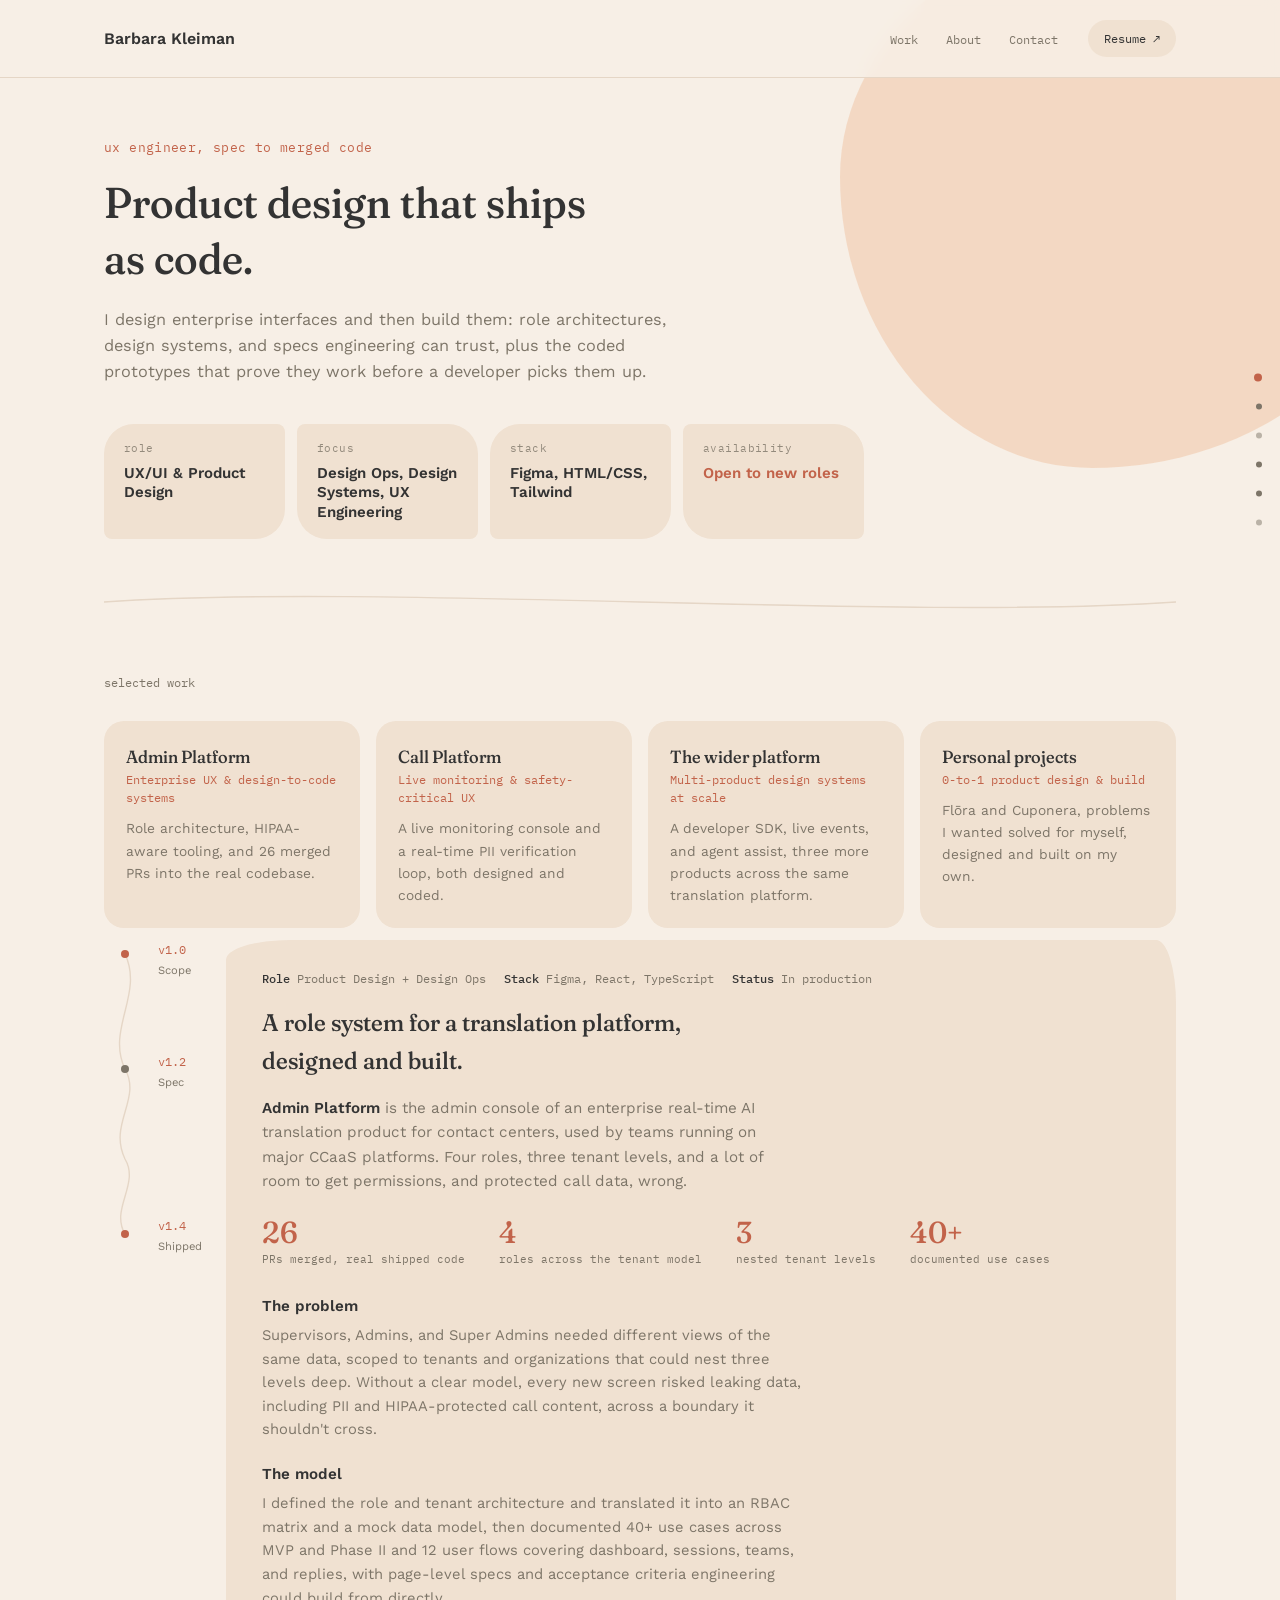
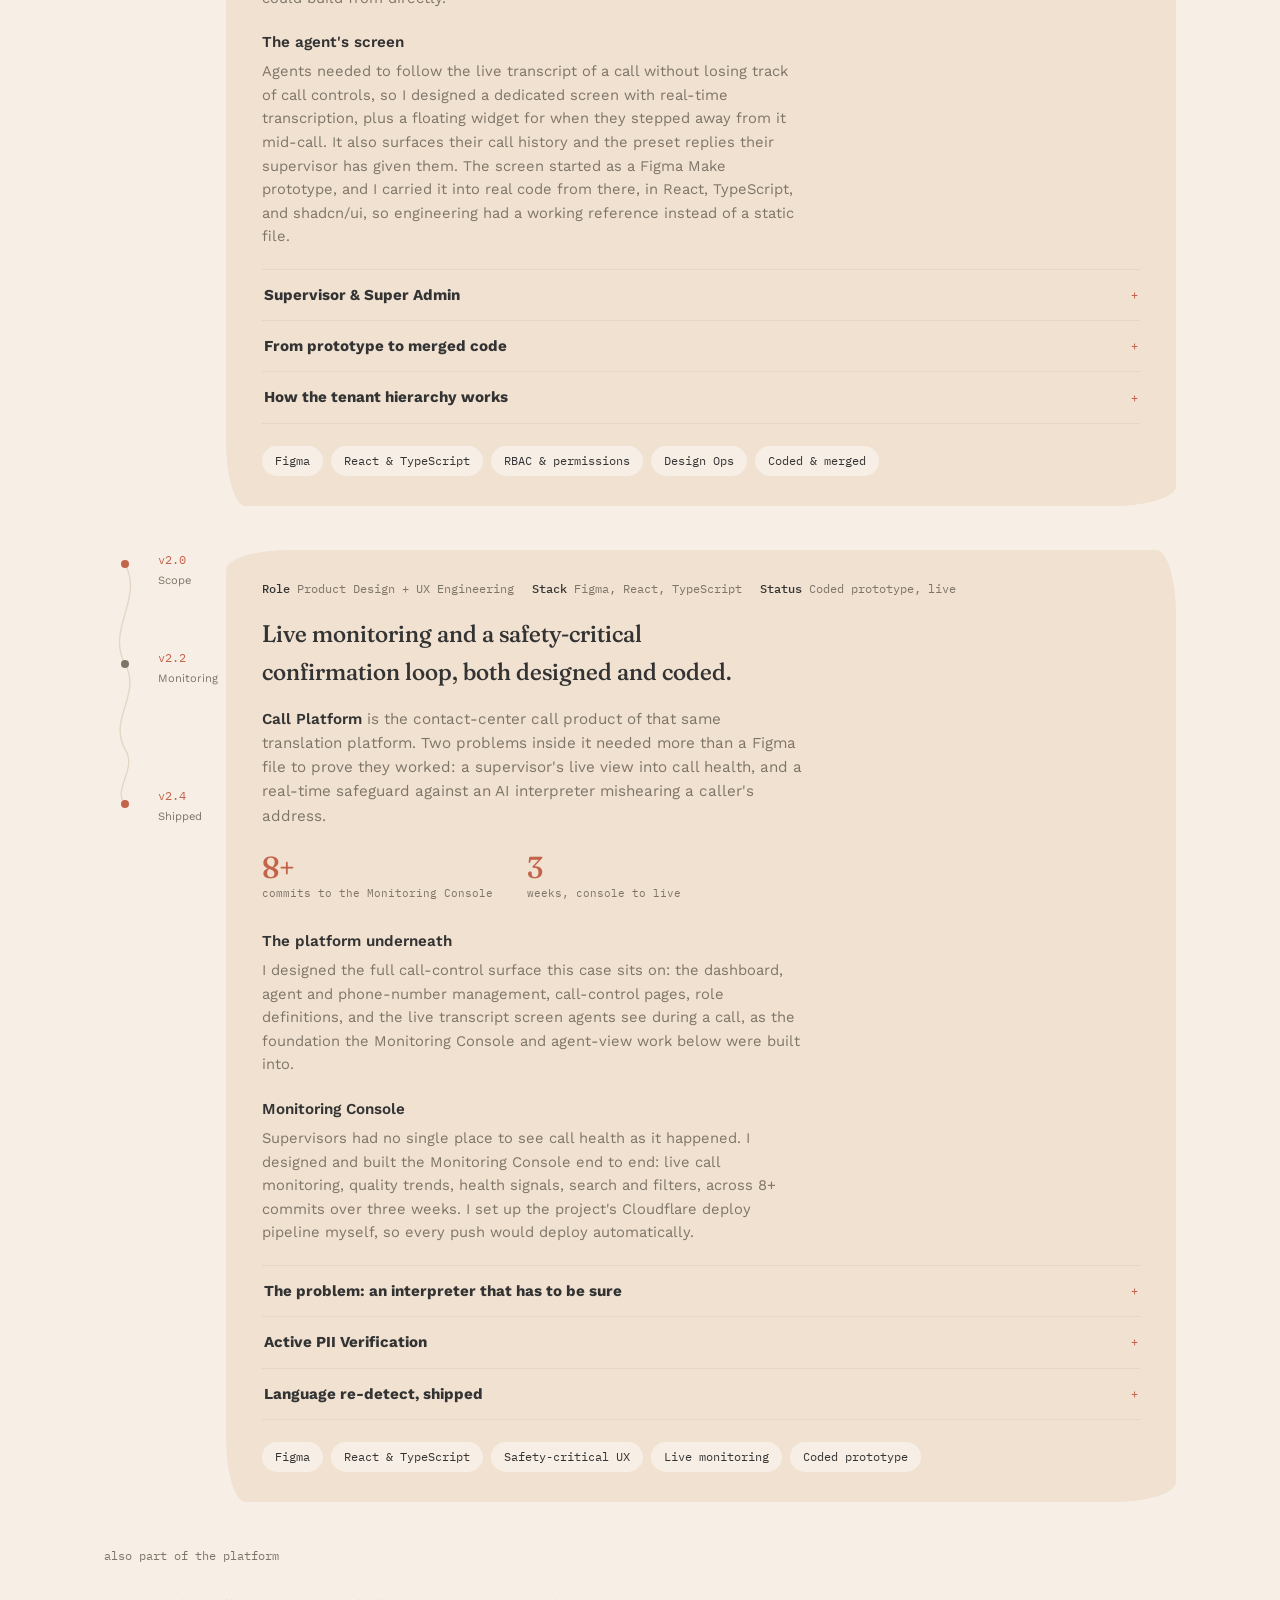
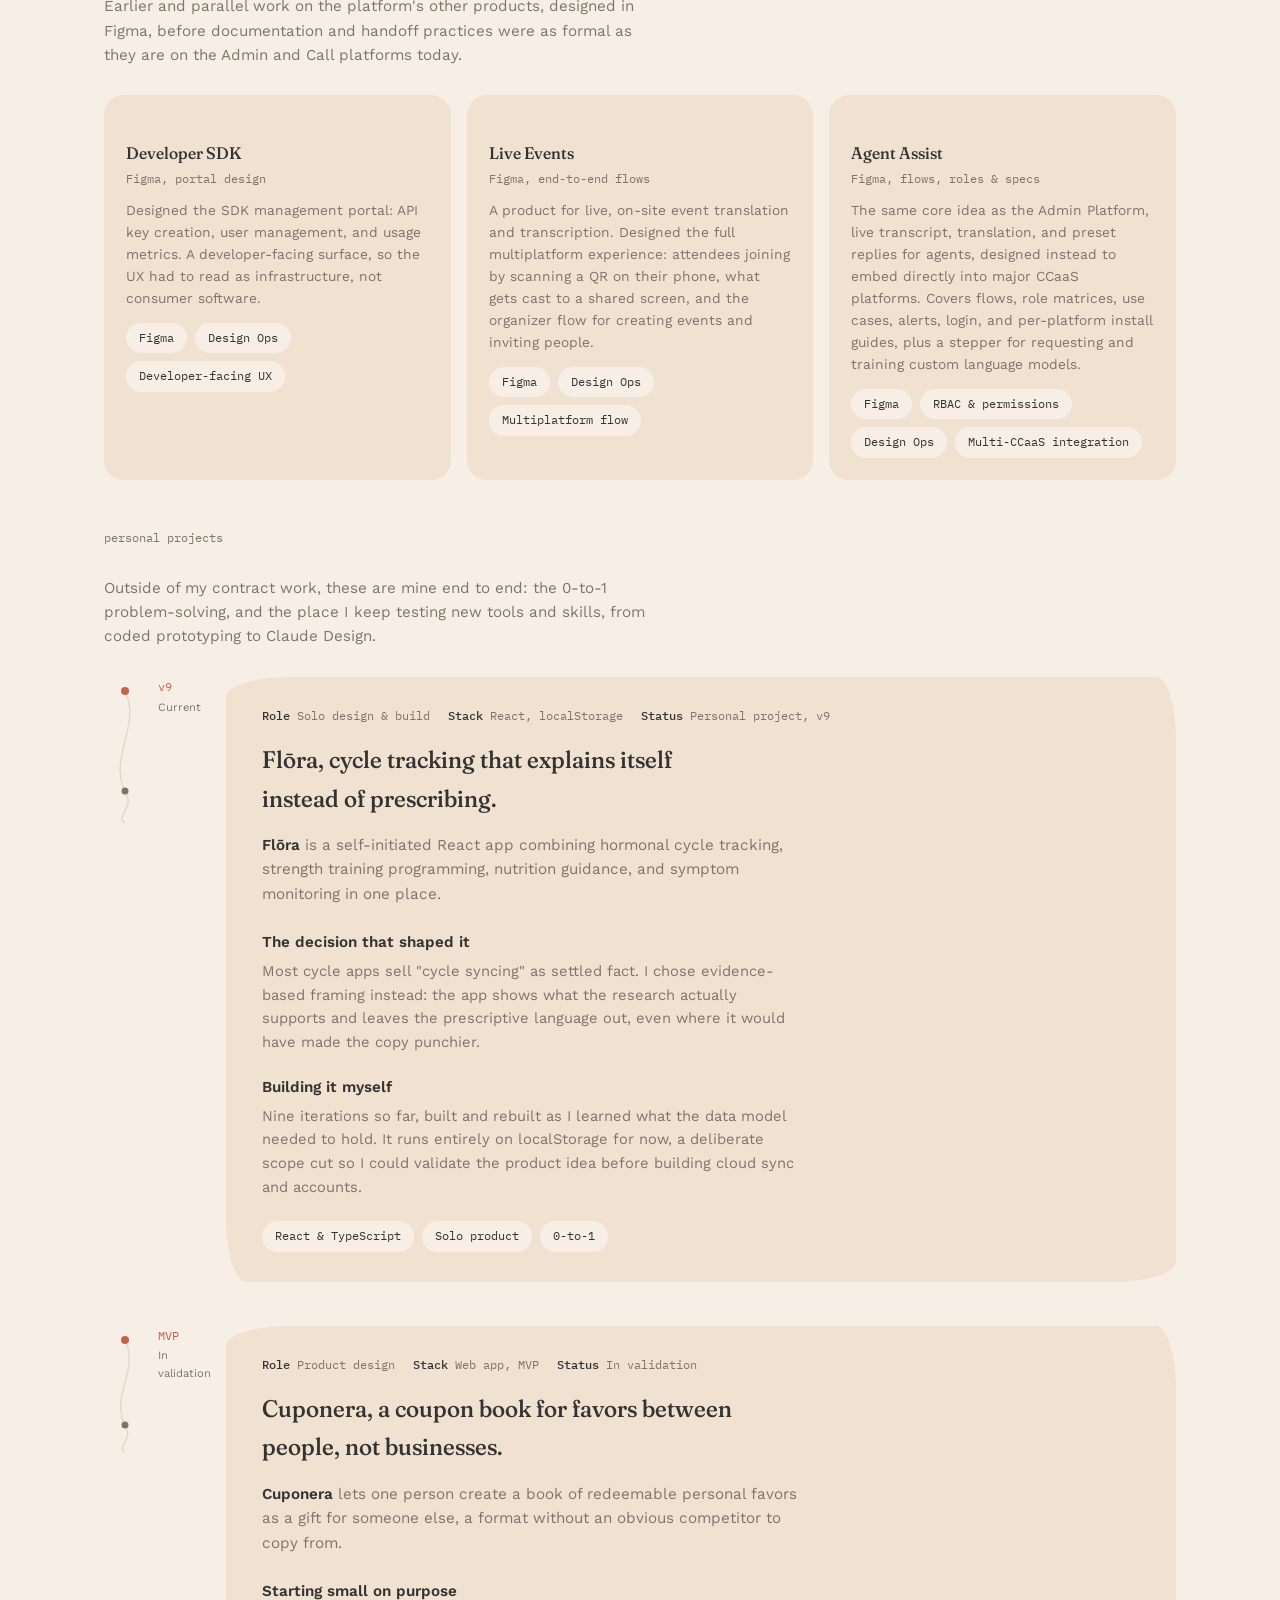
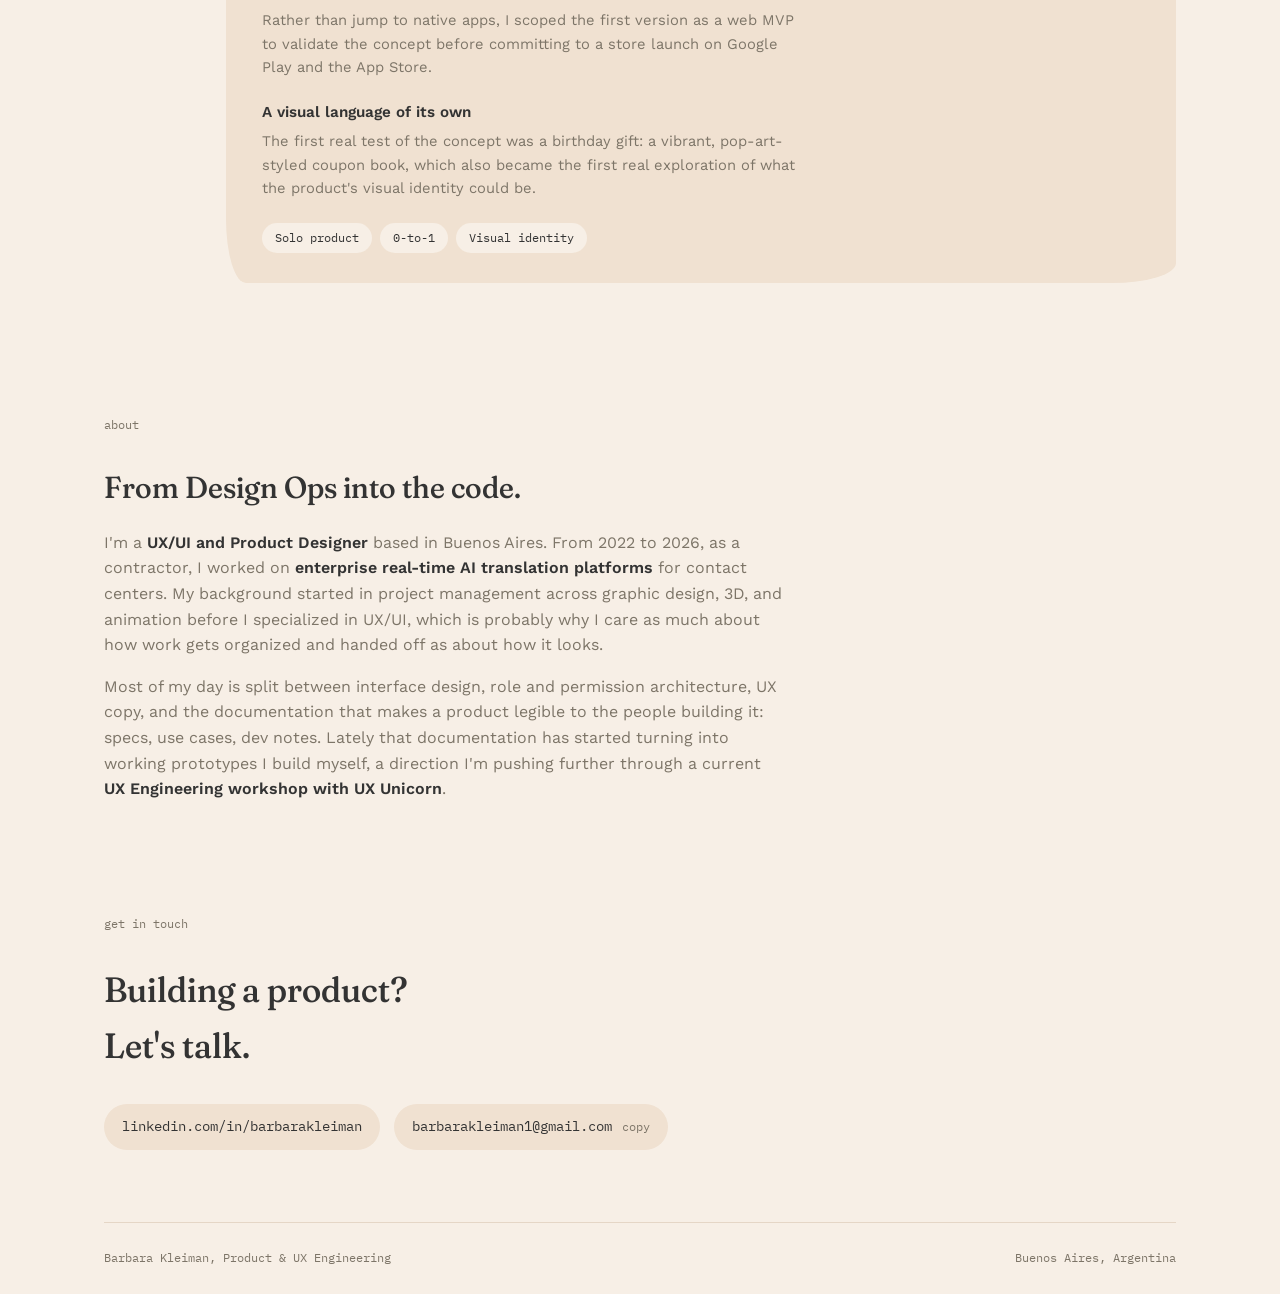
==== index.html @ b3e88911 "Anonymize case studies and public CV (white-label product and employer names) Co-Authored-By: Claude" ====
<!doctype html>
<html lang="en">
<head>
<meta charset="utf-8">
<meta name="viewport" content="width=device-width,initial-scale=1,viewport-fit=cover">
<title>Barbara Kleiman, UX/UI &amp; Product Designer</title>
<meta name="description" content="Barbara Kleiman designs enterprise interfaces and ships them as code: role architecture, design systems, and coded prototypes for an enterprise real-time AI translation platform.">
<meta name="author" content="Barbara Kleiman">
<meta property="og:title" content="Barbara Kleiman, UX/UI &amp; Product Designer">
<meta property="og:description" content="Product design that ships as code. Case studies on role architecture, design systems, and coded prototypes.">
<meta property="og:type" content="website">
<meta name="twitter:card" content="summary">
<link rel="preconnect" href="https://fonts.googleapis.com">
<link rel="preconnect" href="https://fonts.gstatic.com" crossorigin>
<link rel="stylesheet" href="https://fonts.googleapis.com/css2?family=Fraunces:ital,opsz,wght,SOFT,WONK@0,9..144,500,0,0&family=Work+Sans:wght@400;500;600&family=IBM+Plex+Mono:wght@400;500&display=swap">
<link rel="stylesheet" href="styles.css">
</head>
<body>
<header class="nav">
  <div class="nav-inner">
    <a class="nav-name" href="#top">Barbara Kleiman</a>
    <div style="display:flex;align-items:center;gap:30px">
      <ul class="nav-links">
        <li><a href="#work">Work</a></li>
        <li><a href="#about">About</a></li>
        <li><a href="#contact">Contact</a></li>
      </ul>
      <a class="nav-cv" href="assets/Barbara_Kleiman_CV_EN.pdf" target="_blank" rel="noopener">Resume ↗</a>
    </div>
  </div>
</header>

<nav class="side-index" id="sideIndex">
  <a class="item" data-target="case-admin-platform"><span class="lbl">Admin Platform</span><span class="dot"></span></a>
  <a class="item" data-target="case-call-platform"><span class="lbl">Call Platform</span><span class="dot"></span></a>
  <a class="item" data-target="platform-family"><span class="lbl">Platform family</span><span class="dot"></span></a>
  <a class="item" data-target="personal-projects"><span class="lbl">Personal projects</span><span class="dot"></span></a>
  <a class="item" data-target="about"><span class="lbl">About</span><span class="dot"></span></a>
  <a class="item" data-target="contact"><span class="lbl">Contact</span><span class="dot"></span></a>
</nav>

<div class="shell" id="top">
  <div class="blob"></div>

  <section class="hero">
    <div class="eyebrow mono">ux engineer, spec to merged code</div>
    <h1 class="display">Product design that ships as code.</h1>
    <p>I design enterprise interfaces and then build them: role architectures, design systems, and specs engineering can trust, plus the coded prototypes that prove they work before a developer picks them up.</p>
    <div class="hero-meta">
      <div><span class="k">role</span><span class="v">UX/UI &amp; Product Design</span></div>
      <div><span class="k">focus</span><span class="v">Design Ops, Design Systems, UX Engineering</span></div>
      <div><span class="k">stack</span><span class="v">Figma, HTML/CSS, Tailwind</span></div>
      <div><span class="k">availability</span><span class="v" style="color:var(--shout)">Open to new roles</span></div>
    </div>
  </section>

  <div class="curve-divider">
    <svg viewBox="0 0 1072 46" preserveAspectRatio="none"><path d="M0 23 C 268 4, 804 42, 1072 23" stroke="var(--line)" stroke-width="1.4" fill="none"/></svg>
  </div>

  <section id="work">
    <div class="section-label mono">selected work</div>

    <div class="overview-grid">
      <a class="overview-card" data-target="case-admin-platform" href="#case-admin-platform">
        <span class="oc-name display">Admin Platform</span>
        <span class="oc-skill">Enterprise UX &amp; design-to-code systems</span>
        <p class="oc-desc">Role architecture, HIPAA-aware tooling, and 26 merged PRs into the real codebase.</p>
      </a>
      <a class="overview-card" data-target="case-call-platform" href="#case-call-platform">
        <span class="oc-name display">Call Platform</span>
        <span class="oc-skill">Live monitoring &amp; safety-critical UX</span>
        <p class="oc-desc">A live monitoring console and a real-time PII verification loop, both designed and coded.</p>
      </a>
      <a class="overview-card" data-target="platform-family" href="#platform-family">
        <span class="oc-name display">The wider platform</span>
        <span class="oc-skill">Multi-product design systems at scale</span>
        <p class="oc-desc">A developer SDK, live events, and agent assist, three more products across the same translation platform.</p>
      </a>
      <a class="overview-card" data-target="personal-projects" href="#personal-projects">
        <span class="oc-name display">Personal projects</span>
        <span class="oc-skill">0-to-1 product design &amp; build</span>
        <p class="oc-desc">Flōra and Cuponera, problems I wanted solved for myself, designed and built on my own.</p>
      </a>
    </div>

    <!-- CASE: ADMIN PLATFORM -->
    <article class="case" id="case-admin-platform">
      <div class="curve-col">
        <svg width="42" height="300" viewBox="0 0 42 300" fill="none">
          <path class="curve-path" d="M21 10 C 40 50, 2 85, 21 125 C 38 155, 4 180, 21 215 C 36 240, 6 265, 21 290" stroke="var(--line)" stroke-width="1.4"/>
          <path class="curve-fill" d="M21 10 C 40 50, 2 85, 21 125 C 38 155, 4 180, 21 215 C 36 240, 6 265, 21 290" stroke="var(--shout)" stroke-width="1.6" fill="none"/>
          <circle cx="21" cy="10" r="4" fill="var(--shout)"/><circle cx="21" cy="125" r="4" fill="var(--ink-soft)"/><circle cx="21" cy="290" r="4" fill="var(--shout)"/>
        </svg>
        <div class="vpoint" style="top:0"><div class="num mono">v1.0</div><div class="lbl">Scope</div></div>
        <div class="vpoint" style="top:112px"><div class="num mono">v1.2</div><div class="lbl">Spec</div></div>
        <div class="vpoint" style="top:276px"><div class="num mono">v1.4</div><div class="lbl">Shipped</div></div>
      </div>
      <div class="body">
        <div class="meta-row"><span><b>Role</b> Product Design + Design Ops</span><span><b>Stack</b> Figma, React, TypeScript</span><span><b>Status</b> In production</span></div>
        <h2 class="display">A role system for a translation platform, designed and built.</h2>
        <p class="kicker"><strong>Admin Platform</strong> is the admin console of an enterprise real-time AI translation product for contact centers, used by teams running on major CCaaS platforms. Four roles, three tenant levels, and a lot of room to get permissions, and protected call data, wrong.</p>

        <div class="stat-row">
          <div class="stat"><span class="num display">26</span><span class="lbl">PRs merged, real shipped code</span></div>
          <div class="stat"><span class="num display">4</span><span class="lbl">roles across the tenant model</span></div>
          <div class="stat"><span class="num display">3</span><span class="lbl">nested tenant levels</span></div>
          <div class="stat"><span class="num display">40+</span><span class="lbl">documented use cases</span></div>
        </div>

        <div class="block">
          <h3>The problem</h3>
          <p>Supervisors, Admins, and Super Admins needed different views of the same data, scoped to tenants and organizations that could nest three levels deep. Without a clear model, every new screen risked leaking data, including PII and HIPAA-protected call content, across a boundary it shouldn't cross.</p>
        </div>
        <div class="block">
          <h3>The model</h3>
          <p>I defined the role and tenant architecture and translated it into an RBAC matrix and a mock data model, then documented 40+ use cases across MVP and Phase II and 12 user flows covering dashboard, sessions, teams, and replies, with page-level specs and acceptance criteria engineering could build from directly.</p>
        </div>
        <div class="block">
          <h3>The agent's screen</h3>
          <p>Agents needed to follow the live transcript of a call without losing track of call controls, so I designed a dedicated screen with real-time transcription, plus a floating widget for when they stepped away from it mid-call. It also surfaces their call history and the preset replies their supervisor has given them. The screen started as a Figma Make prototype, and I carried it into real code from there, in React, TypeScript, and shadcn/ui, so engineering had a working reference instead of a static file.</p>
        </div>

        <div class="mini-accordion">
          <div class="mini-item">
            <div class="mini-head" onclick="toggleMini('mi-local-1', this)"><h3>Supervisor &amp; Super Admin</h3><span class="plus mono">+</span></div>
            <div class="mini-body" id="mi-local-1"><div class="mini-body-inner"><p>On the other side, Supervisors and Super Admins needed full operational control: reviewing sessions, managing preset replies, teams, languages, settings, and custom model assignment, without that control ever exposing protected call content. I designed and built an audit log viewer, a HIPAA toggle, and a retention policy selector as first-class parts of each portal, not bolted on after the fact.</p></div></div>
          </div>
          <div class="mini-item">
            <div class="mini-head" onclick="toggleMini('mi-local-2', this)"><h3>From prototype to merged code</h3><span class="plus mono">+</span></div>
            <div class="mini-body" id="mi-local-2"><div class="mini-body-inner"><p>This isn't a standalone mockup. It's 26 of my PRs merged into the real shared codebase, reviewed and merged by the engineering team. It lives on a parallel redesign track rather than having replaced production yet, but it was built, reviewed, and shipped the way real product code is.</p></div></div>
          </div>
          <div class="mini-item">
            <div class="mini-head" onclick="toggleMini('mi-local-3', this)"><h3>How the tenant hierarchy works</h3><span class="plus mono">+</span></div>
            <div class="mini-body" id="mi-local-3"><div class="mini-body-inner">
              <div class="diagram" role="img" aria-label="Tenant hierarchy: Platform at level zero, Tenant at level one, Organization at level two, with four roles spanning levels one and two.">
                <svg viewBox="0 0 760 180" width="100%" height="180">
                  <defs>
                    <marker id="arrow" viewBox="0 0 10 10" refX="9" refY="5" markerWidth="6" markerHeight="6" orient="auto-start-reverse">
                      <path d="M0,0 L10,5 L0,10 z" fill="var(--ink-soft)"/>
                    </marker>
                  </defs>
                  <line x1="110" y1="90" x2="300" y2="90" stroke="var(--line)" stroke-width="1.5" marker-end="url(#arrow)"/>
                  <line x1="410" y1="90" x2="600" y2="90" stroke="var(--line)" stroke-width="1.5" marker-end="url(#arrow)"/>
                  <rect x="10" y="55" width="100" height="70" rx="12" fill="var(--panel)" stroke="var(--line)"/>
                  <text x="60" y="84" text-anchor="middle" fill="var(--ink-soft)" font-family="IBM Plex Mono" font-size="10">level 0</text>
                  <text x="60" y="102" text-anchor="middle" fill="var(--ink)" font-family="Work Sans" font-size="13">Platform</text>
                  <rect x="310" y="40" width="100" height="100" rx="12" fill="var(--blob)" stroke="var(--shout)"/>
                  <text x="360" y="72" text-anchor="middle" fill="var(--shout)" font-family="IBM Plex Mono" font-size="10">level 1</text>
                  <text x="360" y="92" text-anchor="middle" fill="var(--ink)" font-family="Work Sans" font-size="13">Tenant</text>
                  <text x="360" y="112" text-anchor="middle" fill="var(--ink-soft)" font-family="Work Sans" font-size="10">Super Admin, Admin</text>
                  <rect x="610" y="40" width="140" height="100" rx="12" fill="var(--blob)" stroke="var(--shout)"/>
                  <text x="680" y="72" text-anchor="middle" fill="var(--shout)" font-family="IBM Plex Mono" font-size="10">level 2</text>
                  <text x="680" y="92" text-anchor="middle" fill="var(--ink)" font-family="Work Sans" font-size="13">Organization</text>
                  <text x="680" y="112" text-anchor="middle" fill="var(--ink-soft)" font-family="Work Sans" font-size="10">+ Supervisor, Agent</text>
                </svg>
              </div>
            </div></div>
          </div>
        </div>

        <div class="taglist">
          <span class="tag">Figma</span><span class="tag">React &amp; TypeScript</span><span class="tag">RBAC &amp; permissions</span><span class="tag">Design Ops</span><span class="tag">Coded &amp; merged</span>
        </div>
      </div>
    </article>

    <!-- CASE: CALL PLATFORM -->
    <article class="case" id="case-call-platform">
      <div class="curve-col">
        <svg width="42" height="260" viewBox="0 0 42 260" fill="none">
          <path class="curve-path" d="M21 10 C 40 45, 2 75, 21 110 C 38 140, 4 165, 21 195 C 34 215, 8 235, 21 250" stroke="var(--line)" stroke-width="1.4"/>
          <path class="curve-fill" d="M21 10 C 40 45, 2 75, 21 110 C 38 140, 4 165, 21 195 C 34 215, 8 235, 21 250" stroke="var(--shout)" stroke-width="1.6" fill="none"/>
          <circle cx="21" cy="10" r="4" fill="var(--shout)"/><circle cx="21" cy="110" r="4" fill="var(--ink-soft)"/><circle cx="21" cy="250" r="4" fill="var(--shout)"/>
        </svg>
        <div class="vpoint" style="top:0"><div class="num mono">v2.0</div><div class="lbl">Scope</div></div>
        <div class="vpoint" style="top:98px"><div class="num mono">v2.2</div><div class="lbl">Monitoring</div></div>
        <div class="vpoint" style="top:236px"><div class="num mono">v2.4</div><div class="lbl">Shipped</div></div>
      </div>
      <div class="body">
        <div class="meta-row"><span><b>Role</b> Product Design + UX Engineering</span><span><b>Stack</b> Figma, React, TypeScript</span><span><b>Status</b> Coded prototype, live</span></div>
        <h2 class="display">Live monitoring and a safety-critical confirmation loop, both designed and coded.</h2>
        <p class="kicker"><strong>Call Platform</strong> is the contact-center call product of that same translation platform. Two problems inside it needed more than a Figma file to prove they worked: a supervisor's live view into call health, and a real-time safeguard against an AI interpreter mishearing a caller's address.</p>

        <div class="stat-row">
          <div class="stat"><span class="num display">8+</span><span class="lbl">commits to the Monitoring Console</span></div>
          <div class="stat"><span class="num display">3</span><span class="lbl">weeks, console to live</span></div>
        </div>

        <div class="block">
          <h3>The platform underneath</h3>
          <p>I designed the full call-control surface this case sits on: the dashboard, agent and phone-number management, call-control pages, role definitions, and the live transcript screen agents see during a call, as the foundation the Monitoring Console and agent-view work below were built into.</p>
        </div>
        <div class="block">
          <h3>Monitoring Console</h3>
          <p>Supervisors had no single place to see call health as it happened. I designed and built the Monitoring Console end to end: live call monitoring, quality trends, health signals, search and filters, across 8+ commits over three weeks. I set up the project's Cloudflare deploy pipeline myself, so every push would deploy automatically.</p>
        </div>

        <div class="mini-accordion">
          <div class="mini-item">
            <div class="mini-head" onclick="toggleMini('mi-call-1', this)"><h3>The problem: an interpreter that has to be sure</h3><span class="plus mono">+</span></div>
            <div class="mini-body" id="mi-call-1"><div class="mini-body-inner"><p>In the agent view, the real-time screen of the Call Platform, an AI interpreter can mishear a caller's address or phone number mid-call. Passing that through unverified is a real risk, more so on a 911 or other time-critical line. Asking the caller to repeat it wasn't enough on its own: the fix needed a confirmation flow an agent could trigger instantly without derailing the call.</p></div></div>
          </div>
          <div class="mini-item">
            <div class="mini-head" onclick="toggleMini('mi-call-2', this)"><h3>Active PII Verification</h3><span class="plus mono">+</span></div>
            <div class="mini-body" id="mi-call-2"><div class="mini-body-inner"><p>I designed and coded the confirmation loop myself, reusing the agent view's real production components rather than a disconnected mockup: an agent-initiated trigger (a side-panel button or a <code>/verify address</code> command), a live confirm/cancel flow, and two different attempt caps depending on urgency, four attempts for enterprise calls, two for time-critical ones. I scoped what wasn't ready yet just as deliberately: no fabricated confidence score, no auto-trigger until Engineering confirms the latency it would need.</p></div></div>
          </div>
          <div class="mini-item">
            <div class="mini-head" onclick="toggleMini('mi-call-3', this)"><h3>Language re-detect, shipped</h3><span class="plus mono">+</span></div>
            <div class="mini-body" id="mi-call-3"><div class="mini-body-inner"><p>Inside the same prototype I designed and built the language re-detect flow: trigger, status pill, confirm/cancel, tab lockout for a wrong-language call. The engineering team built the production version directly from this interaction spec.</p></div></div>
          </div>
        </div>

        <div class="taglist">
          <span class="tag">Figma</span><span class="tag">React &amp; TypeScript</span><span class="tag">Safety-critical UX</span><span class="tag">Live monitoring</span><span class="tag">Coded prototype</span>
        </div>
      </div>
    </article>

    <!-- PLATFORM FAMILY -->
    <div class="section-label mono" id="platform-family" style="margin-top:8px">also part of the platform</div>
    <p class="subsection-intro">Earlier and parallel work on the platform's other products, designed in Figma, before documentation and handoff practices were as formal as they are on the Admin and Call platforms today.</p>

    <div class="family-grid">
      <div class="family-card">
        <h4 class="display">Developer SDK</h4>
        <span class="fc-role">Figma, portal design</span>
        <p>Designed the SDK management portal: API key creation, user management, and usage metrics. A developer-facing surface, so the UX had to read as infrastructure, not consumer software.</p>
        <div class="taglist"><span class="tag">Figma</span><span class="tag">Design Ops</span><span class="tag">Developer-facing UX</span></div>
      </div>
      <div class="family-card">
        <h4 class="display">Live Events</h4>
        <span class="fc-role">Figma, end-to-end flows</span>
        <p>A product for live, on-site event translation and transcription. Designed the full multiplatform experience: attendees joining by scanning a QR on their phone, what gets cast to a shared screen, and the organizer flow for creating events and inviting people.</p>
        <div class="taglist"><span class="tag">Figma</span><span class="tag">Design Ops</span><span class="tag">Multiplatform flow</span></div>
      </div>
      <div class="family-card">
        <h4 class="display">Agent Assist</h4>
        <span class="fc-role">Figma, flows, roles &amp; specs</span>
        <p>The same core idea as the Admin Platform, live transcript, translation, and preset replies for agents, designed instead to embed directly into major CCaaS platforms. Covers flows, role matrices, use cases, alerts, login, and per-platform install guides, plus a stepper for requesting and training custom language models.</p>
        <div class="taglist"><span class="tag">Figma</span><span class="tag">RBAC &amp; permissions</span><span class="tag">Design Ops</span><span class="tag">Multi-CCaaS integration</span></div>
      </div>
    </div>

    <!-- PERSONAL PROJECTS -->
    <div class="section-label mono" id="personal-projects">personal projects</div>
    <p class="subsection-intro">Outside of my contract work, these are mine end to end: the 0-to-1 problem-solving, and the place I keep testing new tools and skills, from coded prototyping to Claude Design.</p>

    <article class="case">
      <div class="curve-col">
        <svg width="42" height="150" viewBox="0 0 42 150" fill="none">
          <path class="curve-path" d="M21 10 C 38 45, 4 75, 21 110 C 32 128, 10 135, 21 142" stroke="var(--line)" stroke-width="1.4"/>
          <path class="curve-fill" d="M21 10 C 38 45, 4 75, 21 110 C 32 128, 10 135, 21 142" stroke="var(--shout)" stroke-width="1.6" fill="none"/>
          <circle cx="21" cy="10" r="4" fill="var(--shout)"/><circle cx="21" cy="110" r="3.5" fill="var(--ink-soft)"/>
        </svg>
        <div class="vpoint" style="top:0"><div class="num mono">v9</div><div class="lbl">Current</div></div>
      </div>
      <div class="body">
        <div class="meta-row"><span><b>Role</b> Solo design &amp; build</span><span><b>Stack</b> React, localStorage</span><span><b>Status</b> Personal project, v9</span></div>
        <h2 class="display">Flōra, cycle tracking that explains itself instead of prescribing.</h2>
        <p class="kicker"><strong>Flōra</strong> is a self-initiated React app combining hormonal cycle tracking, strength training programming, nutrition guidance, and symptom monitoring in one place.</p>
        <div class="block">
          <h3>The decision that shaped it</h3>
          <p>Most cycle apps sell "cycle syncing" as settled fact. I chose evidence-based framing instead: the app shows what the research actually supports and leaves the prescriptive language out, even where it would have made the copy punchier.</p>
        </div>
        <div class="block">
          <h3>Building it myself</h3>
          <p>Nine iterations so far, built and rebuilt as I learned what the data model needed to hold. It runs entirely on localStorage for now, a deliberate scope cut so I could validate the product idea before building cloud sync and accounts.</p>
        </div>
        <div class="taglist"><span class="tag">React &amp; TypeScript</span><span class="tag">Solo product</span><span class="tag">0-to-1</span></div>
      </div>
    </article>

    <article class="case">
      <div class="curve-col">
        <svg width="42" height="130" viewBox="0 0 42 130" fill="none">
          <path class="curve-path" d="M21 10 C 36 40, 6 65, 21 95 C 30 110, 12 116, 21 122" stroke="var(--line)" stroke-width="1.4"/>
          <path class="curve-fill" d="M21 10 C 36 40, 6 65, 21 95 C 30 110, 12 116, 21 122" stroke="var(--shout)" stroke-width="1.6" fill="none"/>
          <circle cx="21" cy="10" r="4" fill="var(--shout)"/><circle cx="21" cy="95" r="3.5" fill="var(--ink-soft)"/>
        </svg>
        <div class="vpoint" style="top:0"><div class="num mono">MVP</div><div class="lbl">In validation</div></div>
      </div>
      <div class="body">
        <div class="meta-row"><span><b>Role</b> Product design</span><span><b>Stack</b> Web app, MVP</span><span><b>Status</b> In validation</span></div>
        <h2 class="display">Cuponera, a coupon book for favors between people, not businesses.</h2>
        <p class="kicker"><strong>Cuponera</strong> lets one person create a book of redeemable personal favors as a gift for someone else, a format without an obvious competitor to copy from.</p>
        <div class="block">
          <h3>Starting small on purpose</h3>
          <p>Rather than jump to native apps, I scoped the first version as a web MVP to validate the concept before committing to a store launch on Google Play and the App Store.</p>
        </div>
        <div class="block">
          <h3>A visual language of its own</h3>
          <p>The first real test of the concept was a birthday gift: a vibrant, pop-art-styled coupon book, which also became the first real exploration of what the product's visual identity could be.</p>
        </div>
        <div class="taglist"><span class="tag">Solo product</span><span class="tag">0-to-1</span><span class="tag">Visual identity</span></div>
      </div>
    </article>
  </section>

  <section id="about" class="about">
    <div class="section-label mono">about</div>
    <h2 class="display" style="font-size:clamp(1.5rem,3vw,1.9rem);margin-bottom:18px">From Design Ops into the code.</h2>
    <p>I'm a <strong>UX/UI and Product Designer</strong> based in Buenos Aires. From 2022 to 2026, as a contractor, I worked on <strong>enterprise real-time AI translation platforms</strong> for contact centers. My background started in project management across graphic design, 3D, and animation before I specialized in UX/UI, which is probably why I care as much about how work gets organized and handed off as about how it looks.</p>
    <p>Most of my day is split between interface design, role and permission architecture, UX copy, and the documentation that makes a product legible to the people building it: specs, use cases, dev notes. Lately that documentation has started turning into working prototypes I build myself, a direction I'm pushing further through a current <strong>UX Engineering workshop with UX Unicorn</strong>.</p>
  </section>

  <section id="contact" class="contact">
    <div class="section-label mono" style="margin-top:0">get in touch</div>
    <h2 class="display">Building a product? Let's talk.</h2>
    <div class="contact-row">
      <span class="pill"><a href="https://linkedin.com/in/barbarakleiman" target="_blank" rel="noopener">linkedin.com/in/barbarakleiman</a></span>
      <span class="pill" id="emailPill">barbarakleiman1@gmail.com <button type="button" onclick="copyEmail(this)">copy</button></span>
    </div>
  </section>

  <footer>
    <span>Barbara Kleiman, Product &amp; UX Engineering</span>
    <span>Buenos Aires, Argentina</span>
  </footer>
</div>

<div class="filter-pill" id="filterPill">
  <span id="filterPillText"></span>
  <button type="button" onclick="clearTagFilter()">clear ×</button>
</div>


<script src="app.js"></script>
</body>
</html>
---- styles.css ----
:root{
  --bg:#f7efe6;
  --ink:#333333;
  --ink-soft:#7d7568;
  --line:#e5d6c6;
  --shout:#c2634a;
  --panel:#f0e1d1;
  --blob:#f1c7a8;
  color-scheme: light;
}
*{box-sizing:border-box}
body{
  margin:0;
  background:var(--bg);
  color:var(--ink);
  font-family:'Work Sans',Arial,sans-serif;
  font-size:16px;
  line-height:1.6;
  position:relative;
  padding-left:max(0px, env(safe-area-inset-left,0px));
  padding-right:max(0px, env(safe-area-inset-right,0px));
  overflow-x:hidden;
}
h1,h2,h3{margin:0}
.display{font-family:'Fraunces',Georgia,serif;font-weight:500;font-variation-settings:'opsz' 72,'SOFT' 60,'WONK' 0;color:var(--ink)}
.mono{font-family:'IBM Plex Mono',ui-monospace,monospace}
a{color:inherit;text-decoration:none}
img{max-width:100%}
::selection{background:var(--blob);color:var(--ink)}
:focus-visible{outline:2px solid var(--shout);outline-offset:3px;border-radius:2px}
@media (prefers-reduced-motion: reduce){*{animation-duration:.001ms!important;animation-iteration-count:1!important;transition-duration:.001ms!important}}

/* background blob, hero only */
.blob{position:absolute;top:-170px;right:-200px;width:560px;height:560px;border-radius:62% 38% 55% 45% / 48% 55% 45% 52%;background:var(--blob);opacity:.55;z-index:0;animation:blobDrift 11s ease-in-out infinite}
@keyframes blobDrift{
  0%,100%{border-radius:62% 38% 55% 45% / 48% 55% 45% 52%;transform:rotate(0deg) scale(1)}
  50%{border-radius:48% 52% 42% 58% / 58% 42% 62% 38%;transform:rotate(10deg) scale(1.05)}
}
.star{position:fixed;width:2px;height:2px;background:var(--shout);border-radius:50%;opacity:0;z-index:2;pointer-events:none;box-shadow:0 0 6px 1px var(--shout)}
.star.fly{animation:shoot 1.6s linear forwards}
@keyframes shoot{
  0%{opacity:0;transform:translate(0,0)}
  8%{opacity:.9}
  85%{opacity:.6}
  100%{opacity:0;transform:translate(-220px,170px)}
}
@media (prefers-reduced-motion: reduce){.blob{animation:none}.star.fly{animation:none;display:none}}

/* nav */
header.nav{
  position:sticky;top:env(safe-area-inset-top,0px);z-index:20;
  background:rgba(247,239,230,.86);backdrop-filter:blur(8px);
  border-bottom:1px solid var(--line);
}
.nav-inner{max-width:1120px;margin:0 auto;display:flex;align-items:center;justify-content:space-between;padding:20px max(24px,env(safe-area-inset-left,24px)) 20px max(24px,env(safe-area-inset-right,24px))}
.nav-name{font-family:'Work Sans',sans-serif;font-weight:600;font-size:1rem}
.nav-links{display:flex;gap:28px;list-style:none;margin:0;padding:0}
.nav-links a{font-family:'IBM Plex Mono',monospace;font-size:.78rem;color:var(--ink-soft)}
.nav-links a:hover{color:var(--ink)}
.nav-cv{display:flex;align-items:center;gap:10px;font-family:'IBM Plex Mono',monospace;font-size:.76rem;background:var(--panel);padding:9px 16px;border-radius:999px;transition:background .15s ease}
.nav-cv:hover{background:var(--blob)}

.shell{max-width:1120px;margin:0 auto;position:relative;padding:0 max(24px,env(safe-area-inset-left,24px)) 0 max(24px,env(safe-area-inset-right,24px))}

/* hero */
.hero{padding:56px 0 36px;position:relative;z-index:1;max-width:760px}
.eyebrow{font-size:.8rem;color:var(--shout);margin-bottom:16px;letter-spacing:.03em;display:inline-block}
.hero h1{font-size:clamp(1.9rem,4.4vw,2.7rem);line-height:1.3;max-width:19ch}
.hero p{margin-top:20px;font-size:1.02rem;color:var(--ink-soft);max-width:58ch}
.hero-meta{display:flex;flex-wrap:wrap;gap:12px;margin-top:38px}
.hero-meta div{flex:1 1 150px;padding:16px 20px;background:var(--panel);border-radius:30px 8px 30px 8px}
.hero-meta div:nth-child(even){border-radius:8px 30px 8px 30px}
.hero-meta .k{font-family:'IBM Plex Mono',monospace;font-size:.68rem;letter-spacing:.04em;color:var(--ink-soft);opacity:.8;display:block}
.hero-meta .v{display:block;margin-top:7px;font-family:'Work Sans',sans-serif;font-size:.94rem;font-weight:600;color:var(--ink);line-height:1.3}

/* curve divider between hero and the work spine */
.curve-divider{position:relative;z-index:1;height:46px;margin:4px 0 6px}
.curve-divider svg{width:100%;height:46px;display:block}

/* floating side index */
.side-index{position:fixed;right:18px;top:50%;transform:translateY(-50%);z-index:15;display:flex;flex-direction:column;gap:13px;align-items:flex-end}
.side-index .item{display:flex;align-items:center;gap:8px;cursor:pointer;opacity:.5;transition:opacity .15s ease;text-decoration:none}
.side-index .item.active{opacity:1}
.side-index .dot{width:6px;height:6px;border-radius:50%;background:var(--ink-soft);flex:none;transition:all .15s ease}
.side-index .item.active .dot{background:var(--shout);width:8px;height:8px}
.side-index .lbl{font-family:'IBM Plex Mono',monospace;font-size:10px;color:var(--ink-soft);max-width:0;overflow:hidden;white-space:nowrap;transition:max-width .2s ease}
.side-index .item:hover .lbl{max-width:140px}
.filter-pill{position:fixed;left:50%;bottom:28px;transform:translateX(-50%);z-index:16;display:none;align-items:center;gap:10px;background:var(--ink);color:var(--bg);font-family:'IBM Plex Mono',monospace;font-size:.78rem;padding:10px 16px;border-radius:999px;box-shadow:0 8px 24px rgba(0,0,0,.18)}
.filter-pill.show{display:flex}
.filter-pill button{all:unset;cursor:pointer;color:var(--blob);font-family:inherit}
.tag{cursor:pointer;transition:background .15s ease,color .15s ease}
.tag:hover{background:var(--shout);color:#fff}
.tag.tag-active{background:var(--shout);color:#fff}
.case,.family-card{transition:opacity .2s ease}
.case.dimmed,.family-card.dimmed{opacity:.28}
@media (max-width:860px){.side-index{display:none}}

/* section label */
.section-label{font-family:'IBM Plex Mono',monospace;font-size:.78rem;color:var(--ink-soft);position:relative;z-index:1;margin:48px 0 28px}

/* case: curve column + organic panel */
.case{display:flex;gap:14px;position:relative;z-index:1;margin-bottom:44px;scroll-margin-top:90px}
.curve-col{width:108px;flex-shrink:0;position:relative}
.curve-col svg{position:absolute;left:0;top:4px}
.vpoint{position:absolute;left:54px;width:54px}
.vpoint .num{font-size:.78rem;margin-bottom:2px}
.vpoint .num.mono{color:var(--shout)}
.vpoint .lbl{font-size:.7rem;color:var(--ink-soft)}

.body{flex:1;min-width:0;position:relative;padding:30px 36px}
.body::before{content:"";position:absolute;inset:0;border-radius:64px 20px 64px 20px / 20px 64px 20px 64px;background:var(--panel);z-index:-1}
.body .meta-row{display:flex;flex-wrap:wrap;gap:18px;margin-bottom:16px;font-family:'IBM Plex Mono',monospace;font-size:.72rem;color:var(--ink-soft)}
.body .meta-row b{color:var(--ink);font-weight:500}
.body h2{font-size:clamp(1.25rem,2.6vw,1.5rem);margin-bottom:10px;max-width:32ch}
.body .kicker{font-size:.95rem;color:var(--ink-soft);max-width:60ch;margin-bottom:24px}
.body .kicker strong{color:var(--ink);font-weight:600}
.body .block{margin-bottom:20px}
.body .block:last-child{margin-bottom:0}
.body .block h3{font-family:'Work Sans',sans-serif;font-weight:600;font-size:.95rem;color:var(--ink);margin-bottom:6px}
.body .block p{font-size:.92rem;color:var(--ink-soft);max-width:60ch;margin:0}
.body .block code{font-family:'IBM Plex Mono',monospace;font-size:.85em;background:var(--bg);padding:1px 5px;border-radius:4px}

.mini-accordion{margin-top:18px;border-top:1px solid var(--line)}
.mini-item{border-bottom:1px solid var(--line)}
.mini-head{display:flex;justify-content:space-between;align-items:center;gap:12px;padding:13px 2px;cursor:pointer}
.mini-head h3{font-size:.95rem;margin:0}
.mini-head .plus{font-family:'IBM Plex Mono',monospace;color:var(--shout);font-size:.78rem;flex:none}
.mini-body{max-height:0;overflow:hidden;transition:max-height .25s ease}
.mini-body.open{max-height:600px}
.mini-body-inner{padding:0 2px 16px}
.mini-body-inner p{font-size:.92rem;color:var(--ink-soft);line-height:1.65;max-width:60ch;margin:0}

.stat-row{display:flex;gap:34px;flex-wrap:wrap;margin:4px 0 26px}
.stat{display:flex;flex-direction:column;gap:3px}
.stat .num{font-family:'Fraunces',Georgia,serif;font-weight:500;font-variation-settings:'opsz' 72,'SOFT' 60,'WONK' 0;font-size:1.9rem;color:var(--shout);line-height:1}
.stat .lbl{font-family:'IBM Plex Mono',monospace;font-size:.68rem;color:var(--ink-soft)}

.taglist{display:flex;flex-wrap:wrap;gap:8px;margin-top:22px}
.tag{font-family:'IBM Plex Mono',monospace;font-size:.72rem;color:var(--ink);background:var(--bg);padding:6px 13px;border-radius:999px}

/* overview grid */
.overview-grid{display:grid;grid-template-columns:repeat(auto-fit,minmax(220px,1fr));gap:16px;position:relative;z-index:1;margin-bottom:12px}
.overview-card{display:block;border-radius:20px;background:var(--panel);padding:22px;transition:background .15s ease}
.overview-card:hover{background:var(--blob)}
.overview-card .oc-name{font-family:'Fraunces',Georgia,serif;font-weight:500;font-variation-settings:'opsz' 72,'SOFT' 60,'WONK' 0;font-size:1.1rem;margin-bottom:8px}
.overview-card .oc-skill{font-family:'IBM Plex Mono',monospace;font-size:.72rem;color:var(--shout);display:block;margin-bottom:10px}
.overview-card .oc-desc{color:var(--ink-soft);font-size:.86rem;margin:0}

/* platform family (lighter cards, no curve column) */
.subsection-intro{color:var(--ink-soft);max-width:62ch;margin:10px 0 28px;font-size:.95rem;position:relative;z-index:1}
.family-grid{display:grid;grid-template-columns:repeat(auto-fit,minmax(260px,1fr));gap:16px;position:relative;z-index:1;margin-bottom:48px}
.family-card{border-radius:20px;background:var(--panel);padding:22px}
.family-card h4{font-family:'Fraunces',Georgia,serif;font-weight:500;font-variation-settings:'opsz' 72,'SOFT' 60,'WONK' 0;font-size:1.05rem;margin-bottom:4px}
.family-card .fc-role{font-family:'IBM Plex Mono',monospace;font-size:.72rem;color:var(--ink-soft);margin-bottom:10px;display:block}
.family-card p{color:var(--ink-soft);font-size:.86rem;margin:0}
.family-card .taglist{margin-top:14px}

/* diagram */
.diagram{margin:26px 0;border-radius:20px;background:var(--bg);padding:20px;overflow-x:auto;position:relative;z-index:1}
.diagram svg{display:block;min-width:460px}

/* about & contact */
.about{padding:40px 0 56px;position:relative;z-index:1;max-width:680px}
.about p{color:var(--ink-soft);margin:0 0 16px}
.about p strong{color:var(--ink);font-weight:600}
.contact{padding:40px 0 72px;position:relative;z-index:1}
.contact h2{font-size:clamp(1.7rem,3.6vw,2.2rem);max-width:17ch}
.contact-row{display:flex;flex-wrap:wrap;gap:14px;margin-top:30px}
.pill{display:flex;align-items:center;gap:10px;font-family:'IBM Plex Mono',monospace;font-size:.85rem;background:var(--panel);padding:12px 18px;border-radius:999px}
.pill a{color:var(--ink)}
.pill button{all:unset;cursor:pointer;color:var(--ink-soft);font-family:inherit;font-size:.72rem}
.pill button:hover{color:var(--ink)}
footer{padding:26px 0 calc(26px + env(safe-area-inset-bottom,0px));border-top:1px solid var(--line);color:var(--ink-soft);font-family:'IBM Plex Mono',monospace;font-size:.74rem;display:flex;justify-content:space-between;flex-wrap:wrap;gap:8px;position:relative;z-index:1}

@media (max-width:640px){
  .case{flex-direction:column}
  .curve-col{display:none}
  .body::before{border-radius:28px}
}
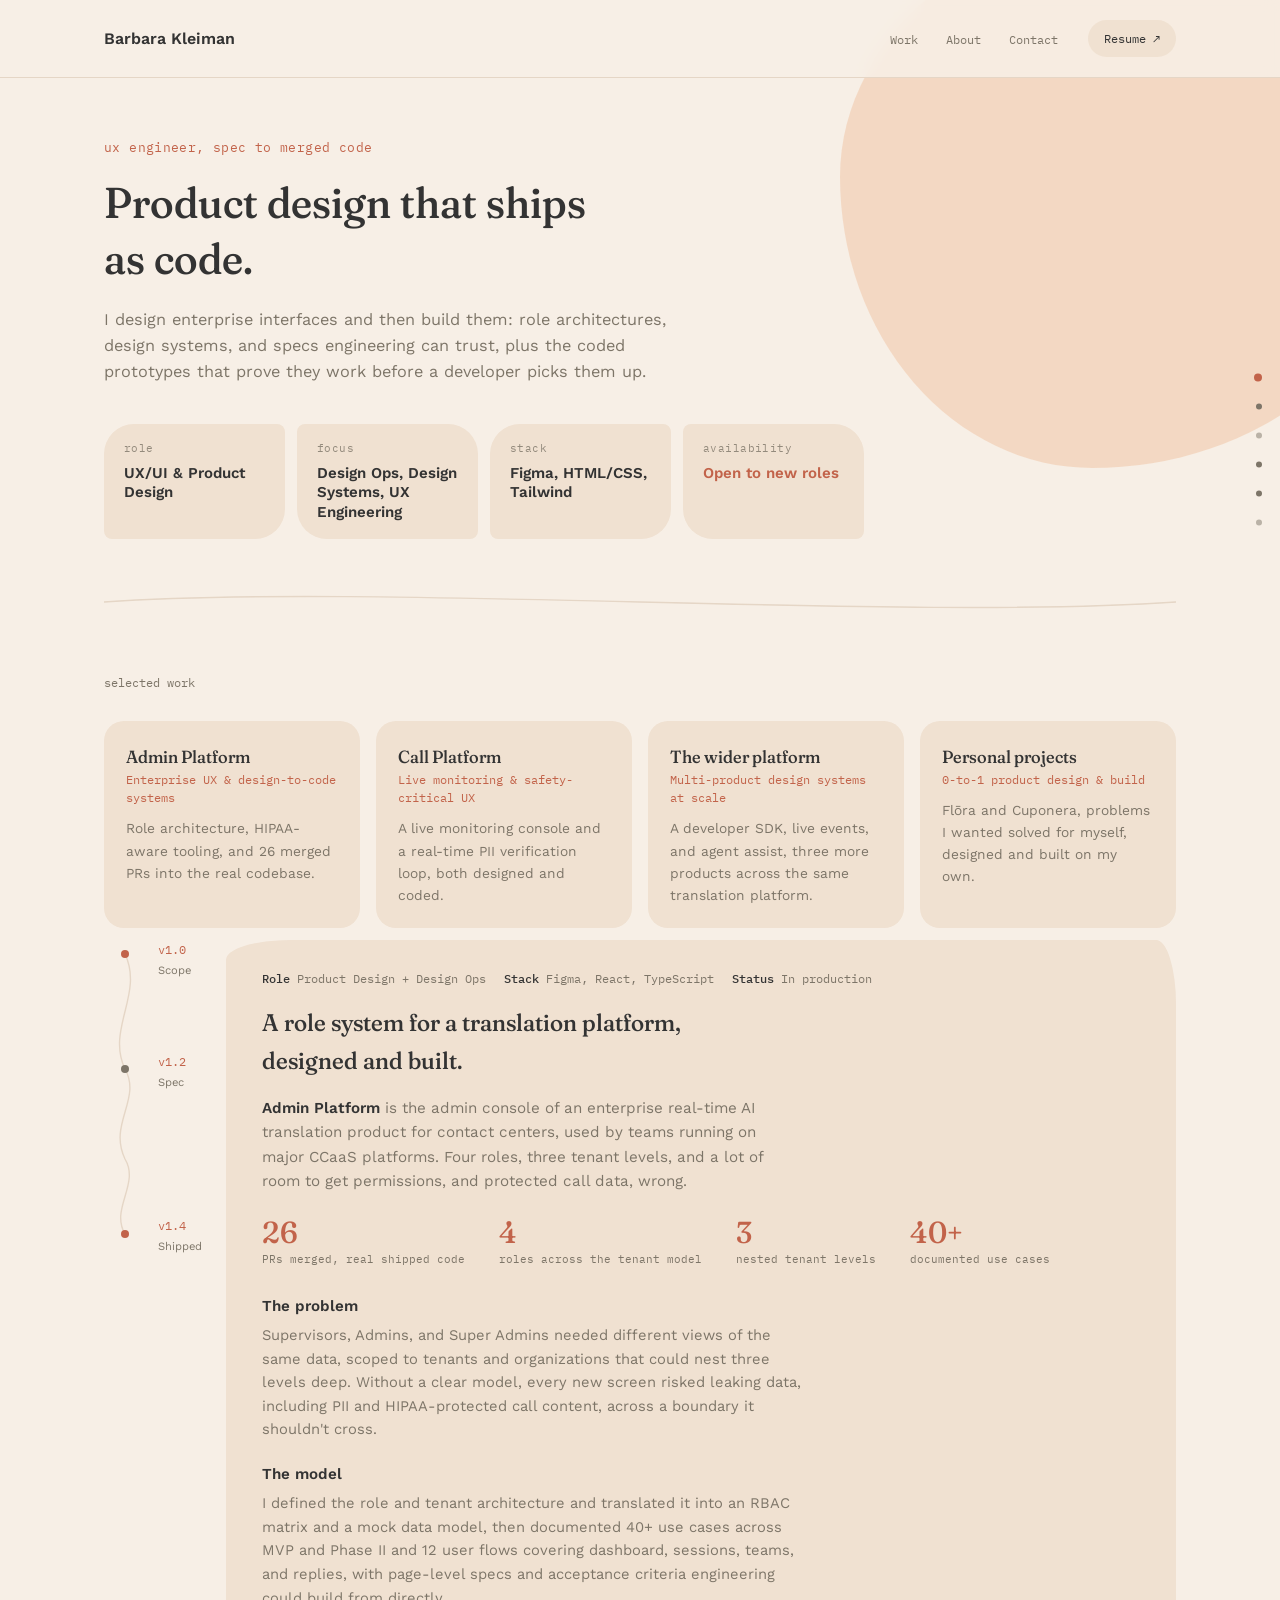
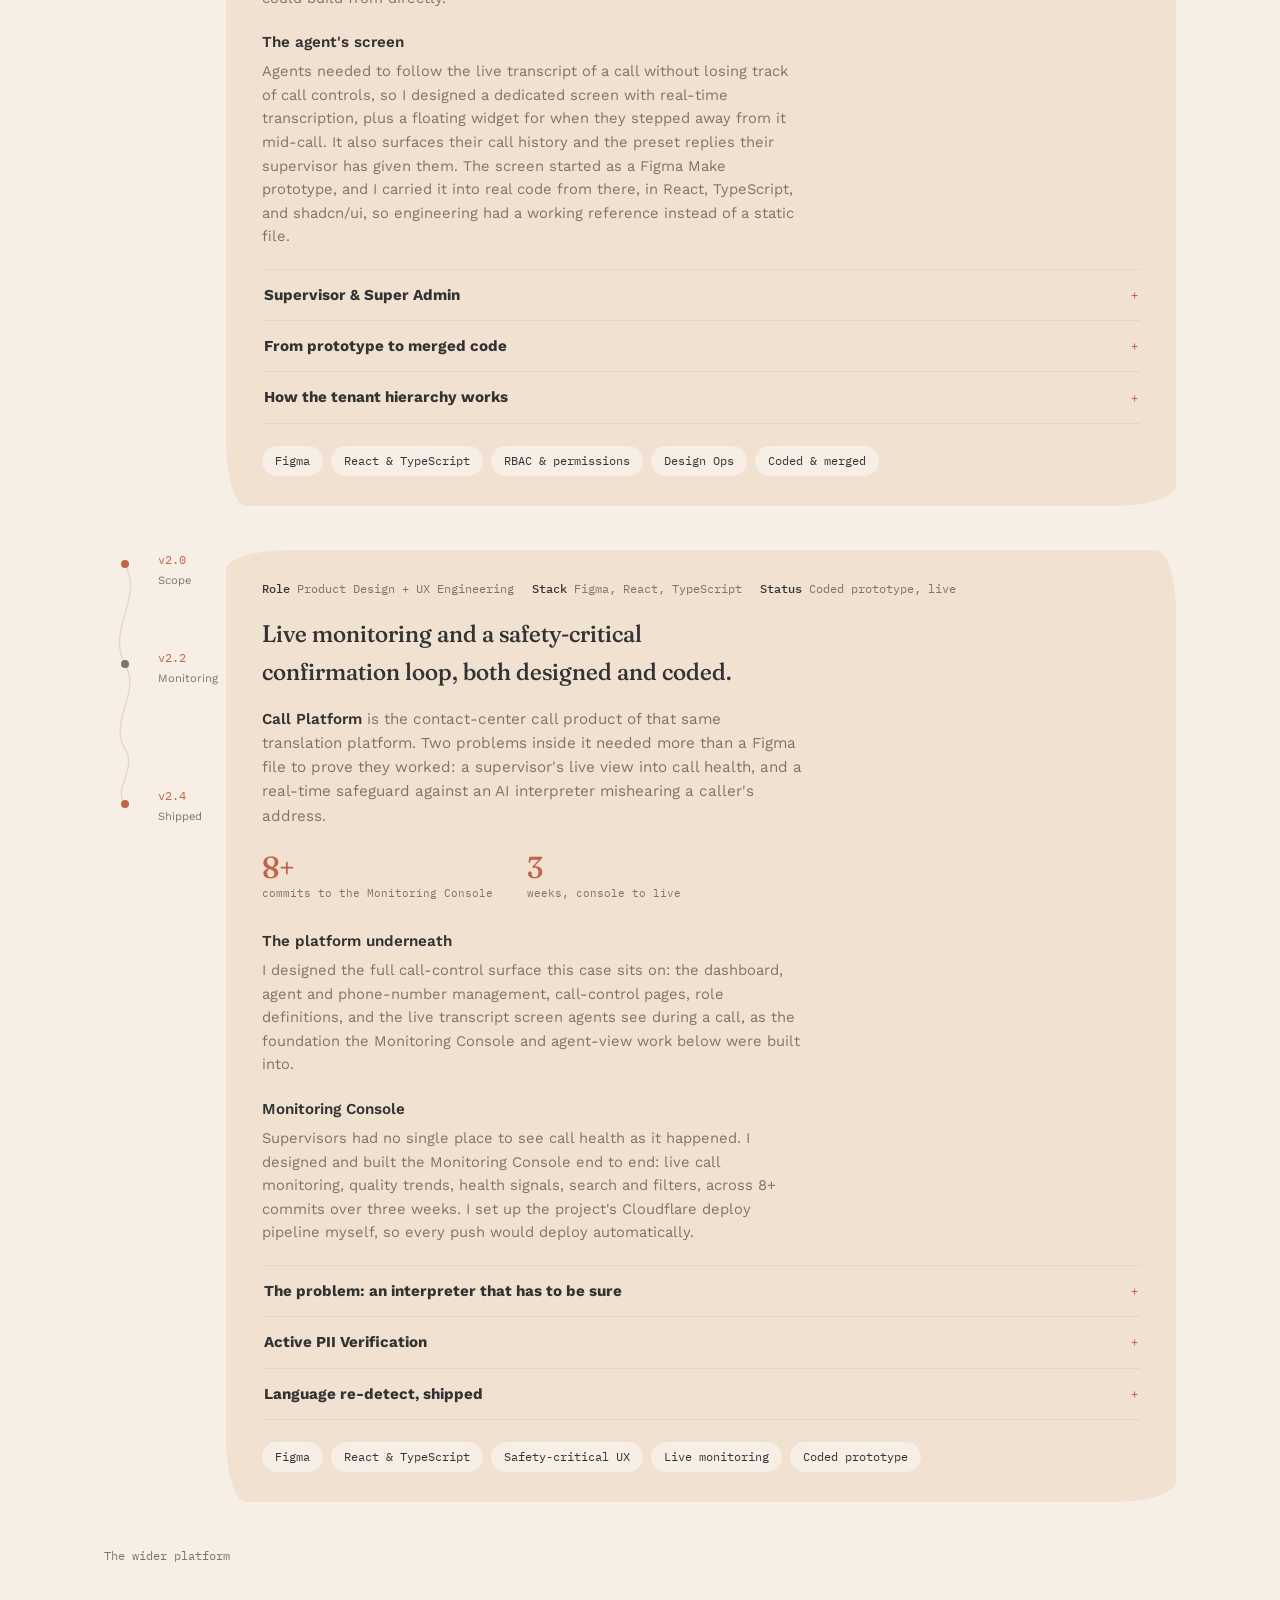
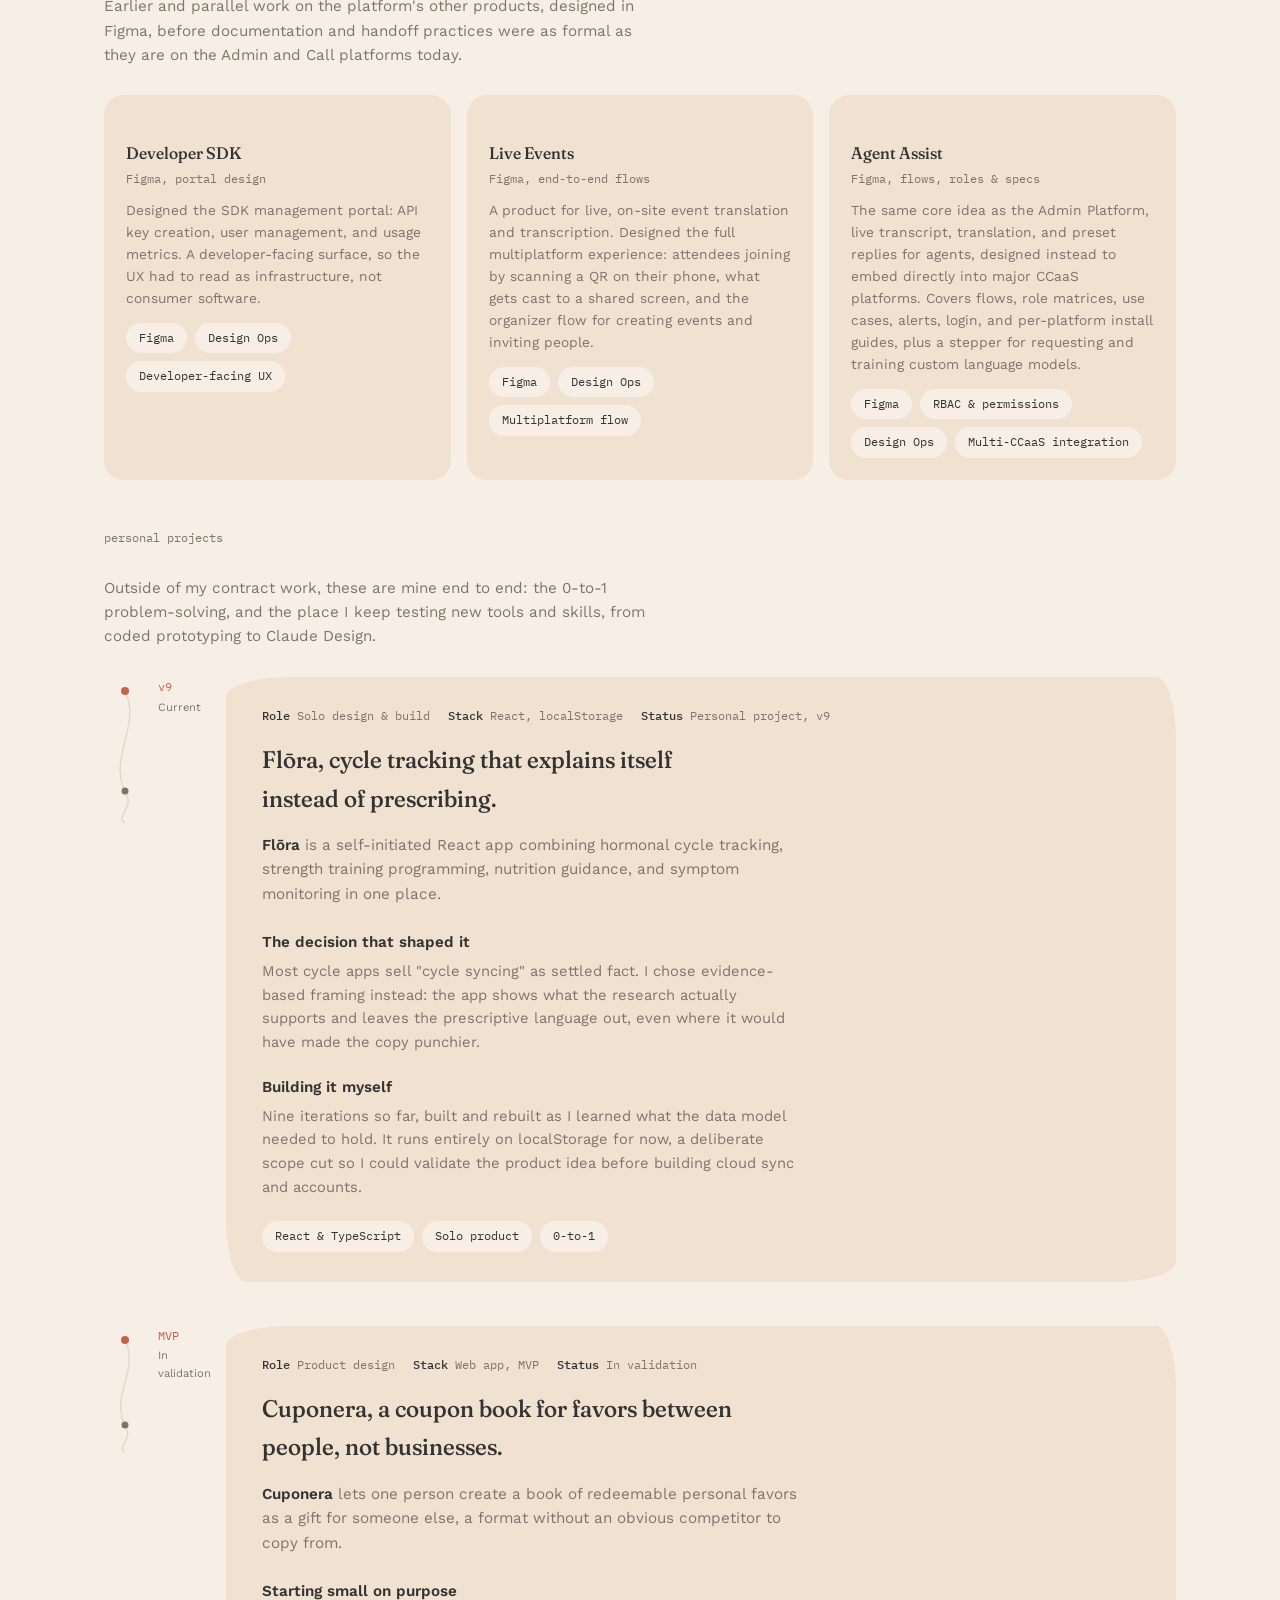
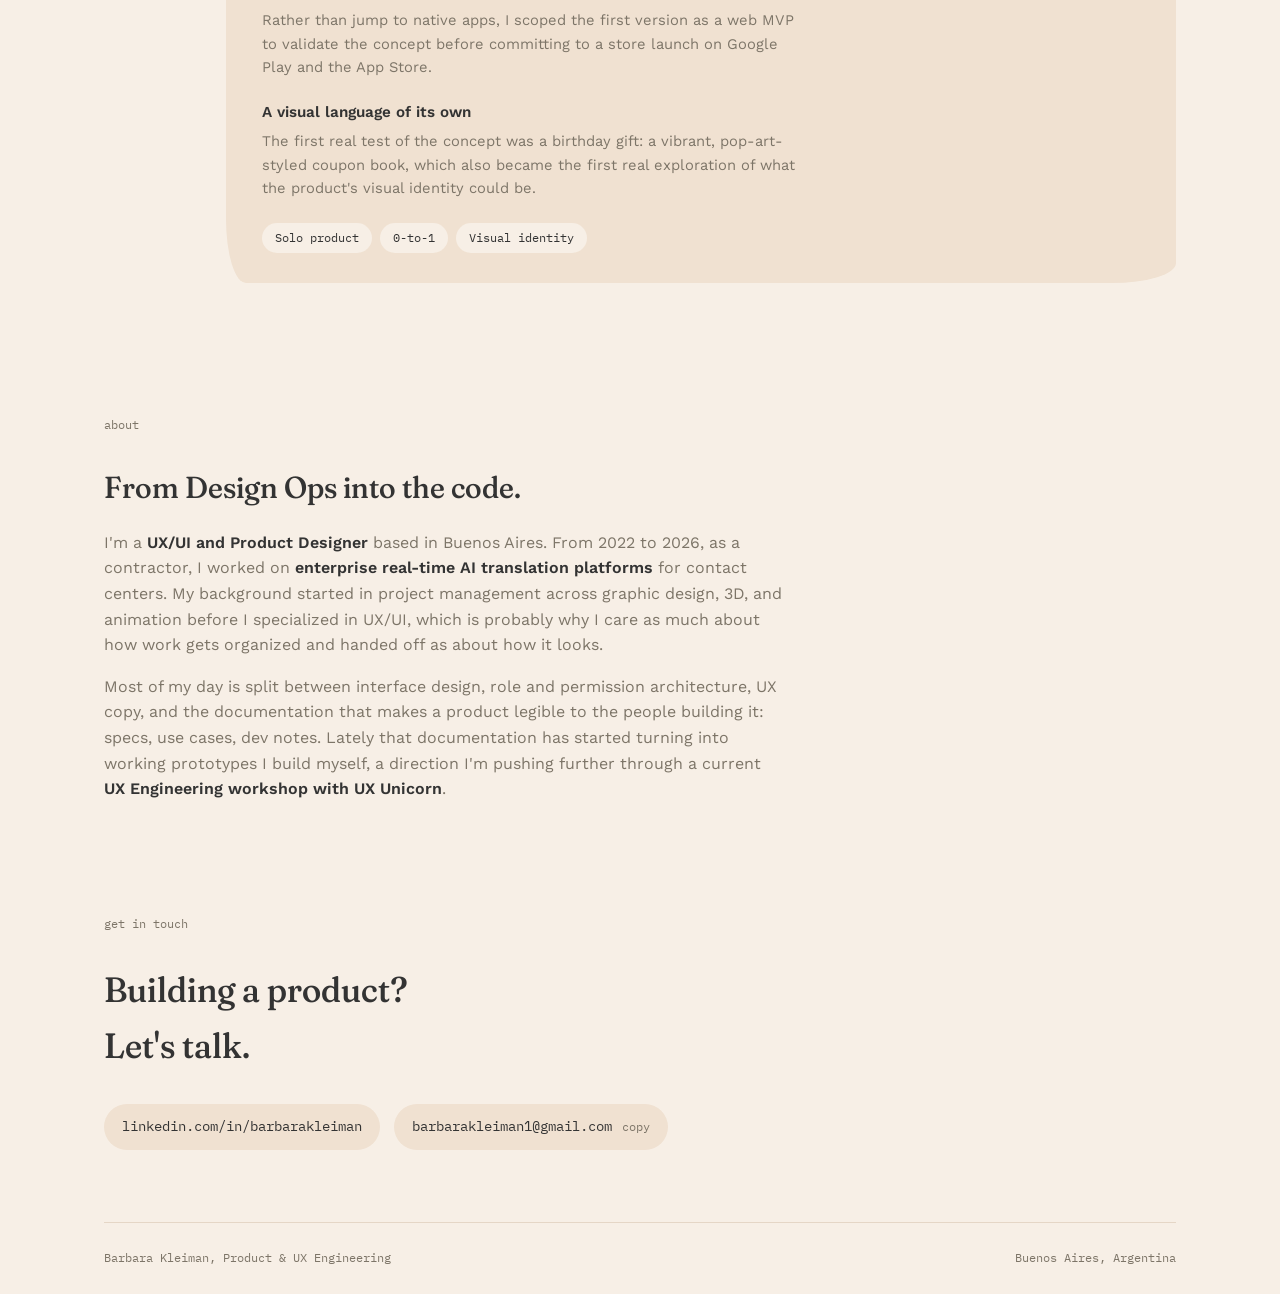
==== commit 5bcb7543: "fix(portfolio): rename mi-local ids and unify 'The wider platform' label Co-Authored-By: Claude Sonn" ====
--- a/index.html
+++ b/index.html
@@ -33,7 +33,7 @@
 <nav class="side-index" id="sideIndex">
   <a class="item" data-target="case-admin-platform"><span class="lbl">Admin Platform</span><span class="dot"></span></a>
   <a class="item" data-target="case-call-platform"><span class="lbl">Call Platform</span><span class="dot"></span></a>
-  <a class="item" data-target="platform-family"><span class="lbl">Platform family</span><span class="dot"></span></a>
+  <a class="item" data-target="platform-family"><span class="lbl">The wider platform</span><span class="dot"></span></a>
   <a class="item" data-target="personal-projects"><span class="lbl">Personal projects</span><span class="dot"></span></a>
   <a class="item" data-target="about"><span class="lbl">About</span><span class="dot"></span></a>
   <a class="item" data-target="contact"><span class="lbl">Contact</span><span class="dot"></span></a>
@@ -123,16 +123,16 @@
 
         <div class="mini-accordion">
           <div class="mini-item">
-            <div class="mini-head" onclick="toggleMini('mi-local-1', this)"><h3>Supervisor &amp; Super Admin</h3><span class="plus mono">+</span></div>
-            <div class="mini-body" id="mi-local-1"><div class="mini-body-inner"><p>On the other side, Supervisors and Super Admins needed full operational control: reviewing sessions, managing preset replies, teams, languages, settings, and custom model assignment, without that control ever exposing protected call content. I designed and built an audit log viewer, a HIPAA toggle, and a retention policy selector as first-class parts of each portal, not bolted on after the fact.</p></div></div>
-          </div>
-          <div class="mini-item">
-            <div class="mini-head" onclick="toggleMini('mi-local-2', this)"><h3>From prototype to merged code</h3><span class="plus mono">+</span></div>
-            <div class="mini-body" id="mi-local-2"><div class="mini-body-inner"><p>This isn't a standalone mockup. It's 26 of my PRs merged into the real shared codebase, reviewed and merged by the engineering team. It lives on a parallel redesign track rather than having replaced production yet, but it was built, reviewed, and shipped the way real product code is.</p></div></div>
-          </div>
-          <div class="mini-item">
-            <div class="mini-head" onclick="toggleMini('mi-local-3', this)"><h3>How the tenant hierarchy works</h3><span class="plus mono">+</span></div>
-            <div class="mini-body" id="mi-local-3"><div class="mini-body-inner">
+            <div class="mini-head" onclick="toggleMini('mi-admin-1', this)"><h3>Supervisor &amp; Super Admin</h3><span class="plus mono">+</span></div>
+            <div class="mini-body" id="mi-admin-1"><div class="mini-body-inner"><p>On the other side, Supervisors and Super Admins needed full operational control: reviewing sessions, managing preset replies, teams, languages, settings, and custom model assignment, without that control ever exposing protected call content. I designed and built an audit log viewer, a HIPAA toggle, and a retention policy selector as first-class parts of each portal, not bolted on after the fact.</p></div></div>
+          </div>
+          <div class="mini-item">
+            <div class="mini-head" onclick="toggleMini('mi-admin-2', this)"><h3>From prototype to merged code</h3><span class="plus mono">+</span></div>
+            <div class="mini-body" id="mi-admin-2"><div class="mini-body-inner"><p>This isn't a standalone mockup. It's 26 of my PRs merged into the real shared codebase, reviewed and merged by the engineering team. It lives on a parallel redesign track rather than having replaced production yet, but it was built, reviewed, and shipped the way real product code is.</p></div></div>
+          </div>
+          <div class="mini-item">
+            <div class="mini-head" onclick="toggleMini('mi-admin-3', this)"><h3>How the tenant hierarchy works</h3><span class="plus mono">+</span></div>
+            <div class="mini-body" id="mi-admin-3"><div class="mini-body-inner">
               <div class="diagram" role="img" aria-label="Tenant hierarchy: Platform at level zero, Tenant at level one, Organization at level two, with four roles spanning levels one and two.">
                 <svg viewBox="0 0 760 180" width="100%" height="180">
                   <defs>
@@ -218,7 +218,7 @@
     </article>
 
     <!-- PLATFORM FAMILY -->
-    <div class="section-label mono" id="platform-family" style="margin-top:8px">also part of the platform</div>
+    <div class="section-label mono" id="platform-family" style="margin-top:8px">The wider platform</div>
     <p class="subsection-intro">Earlier and parallel work on the platform's other products, designed in Figma, before documentation and handoff practices were as formal as they are on the Admin and Call platforms today.</p>
 
     <div class="family-grid">
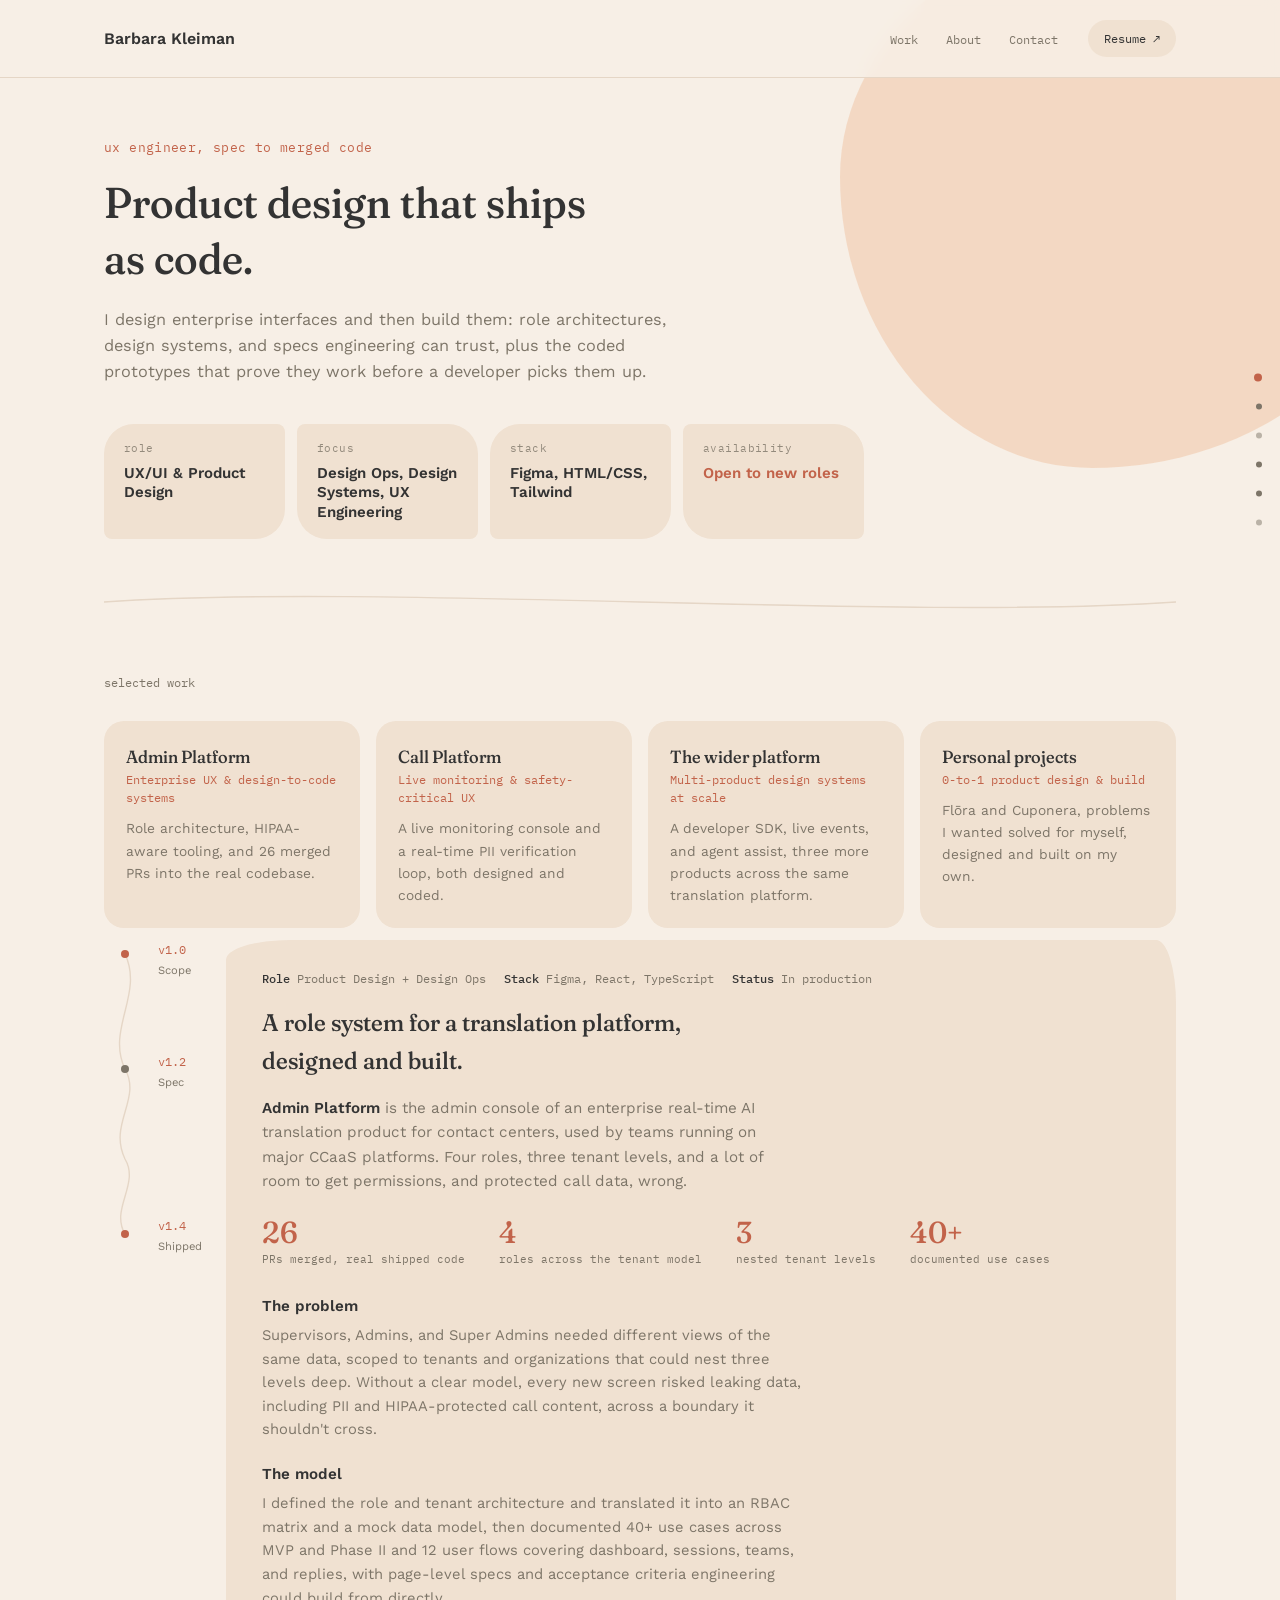
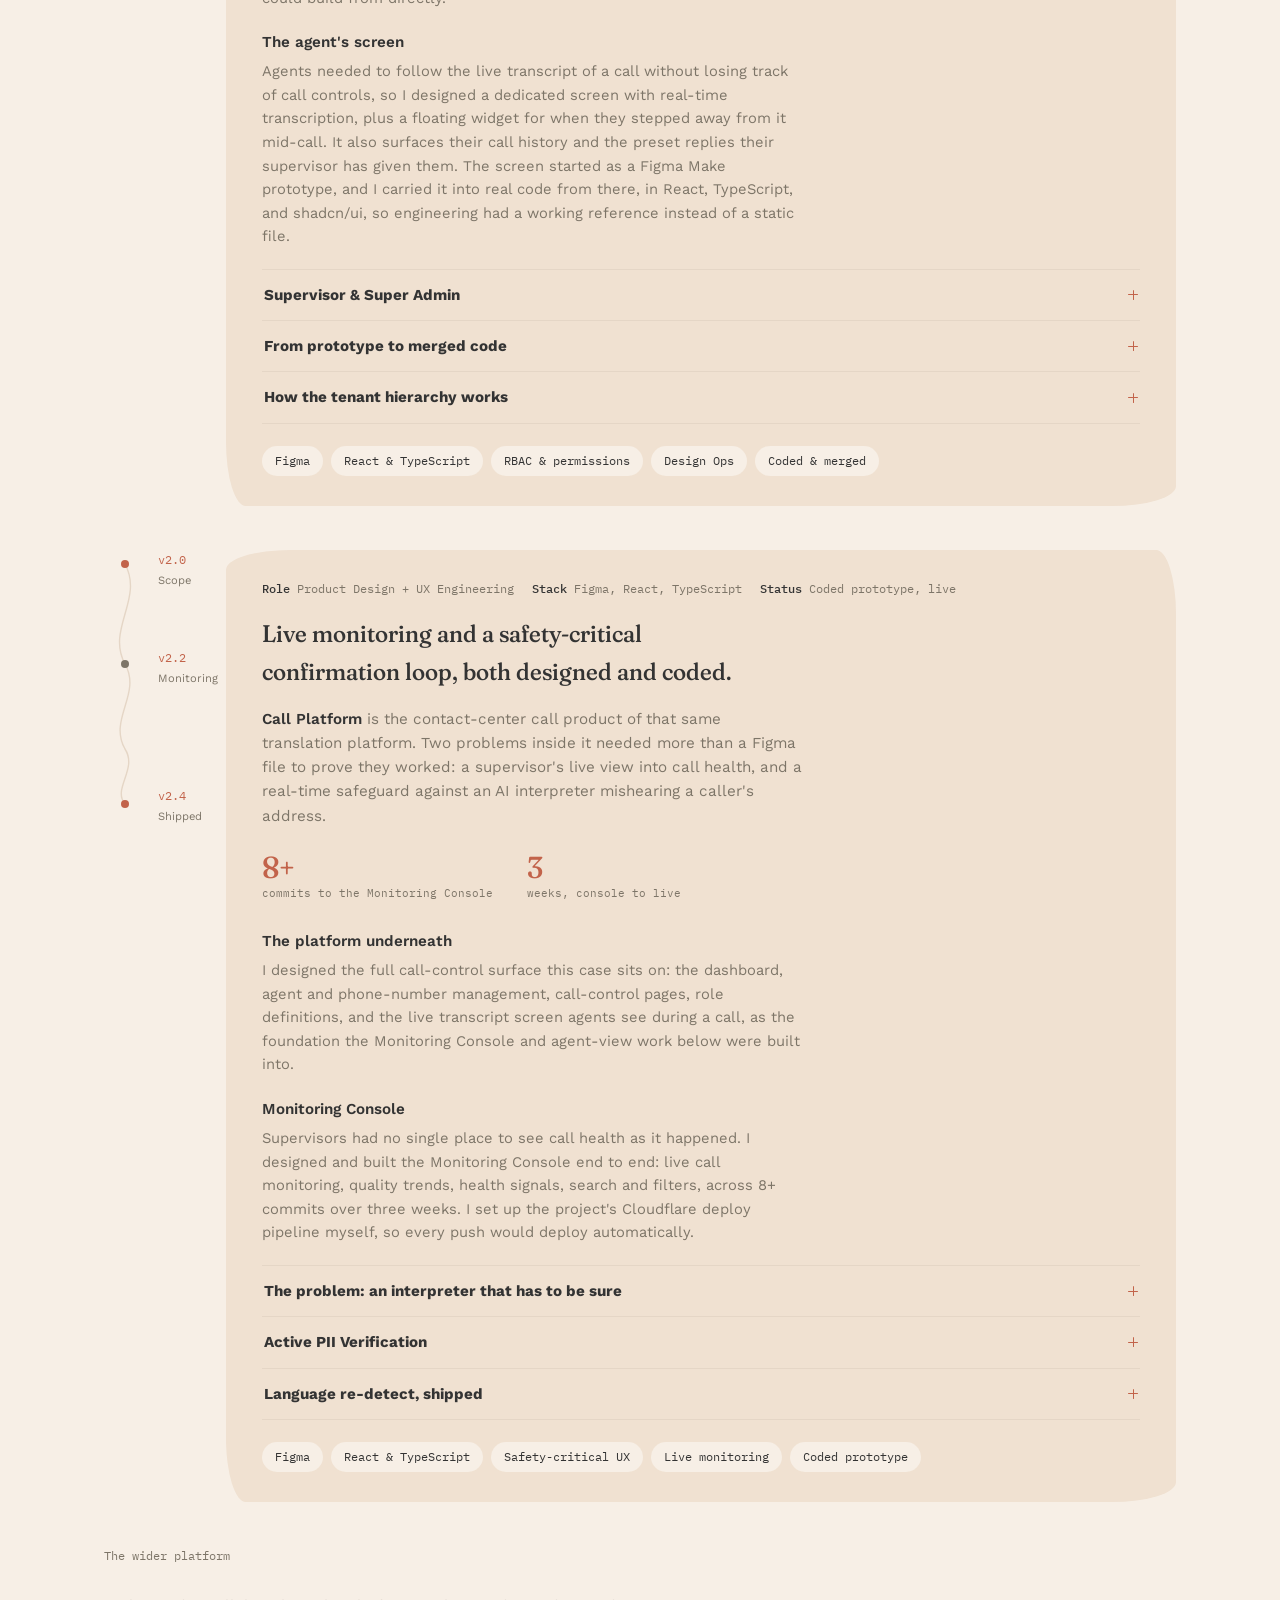
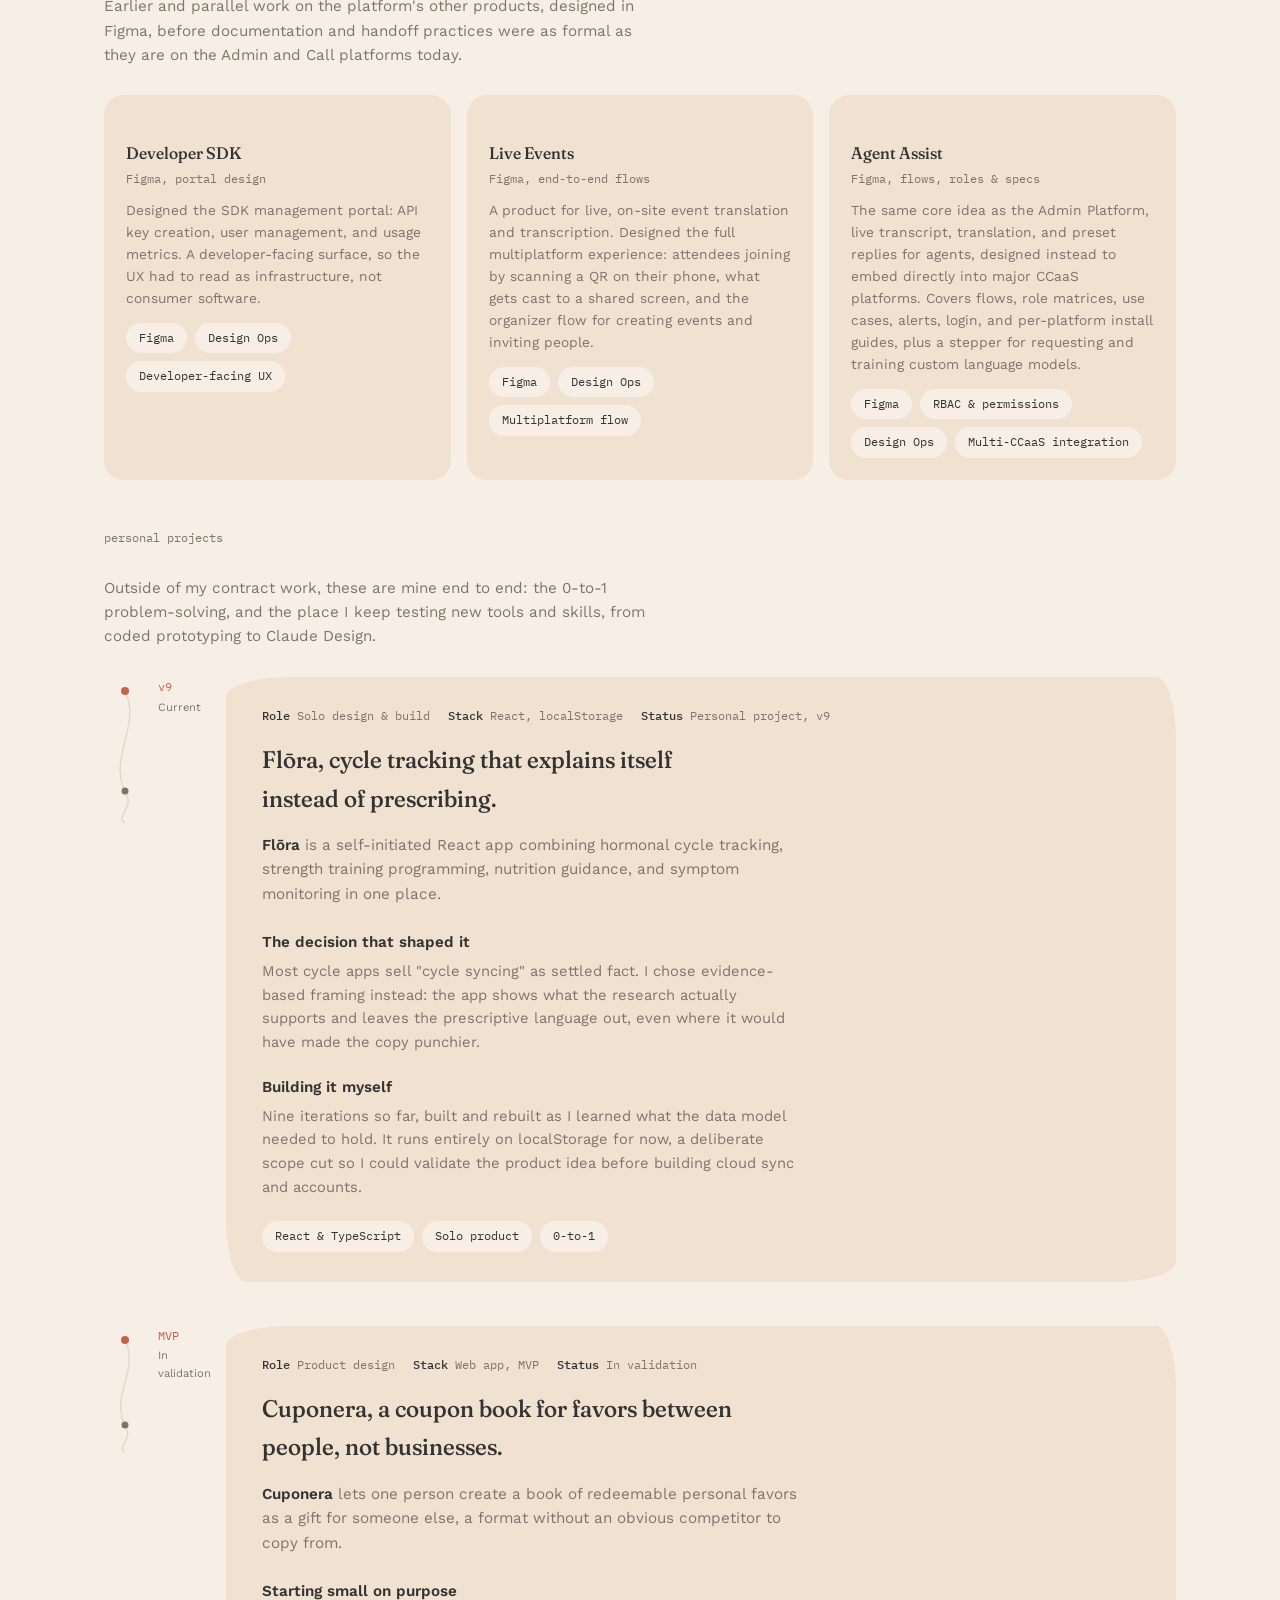
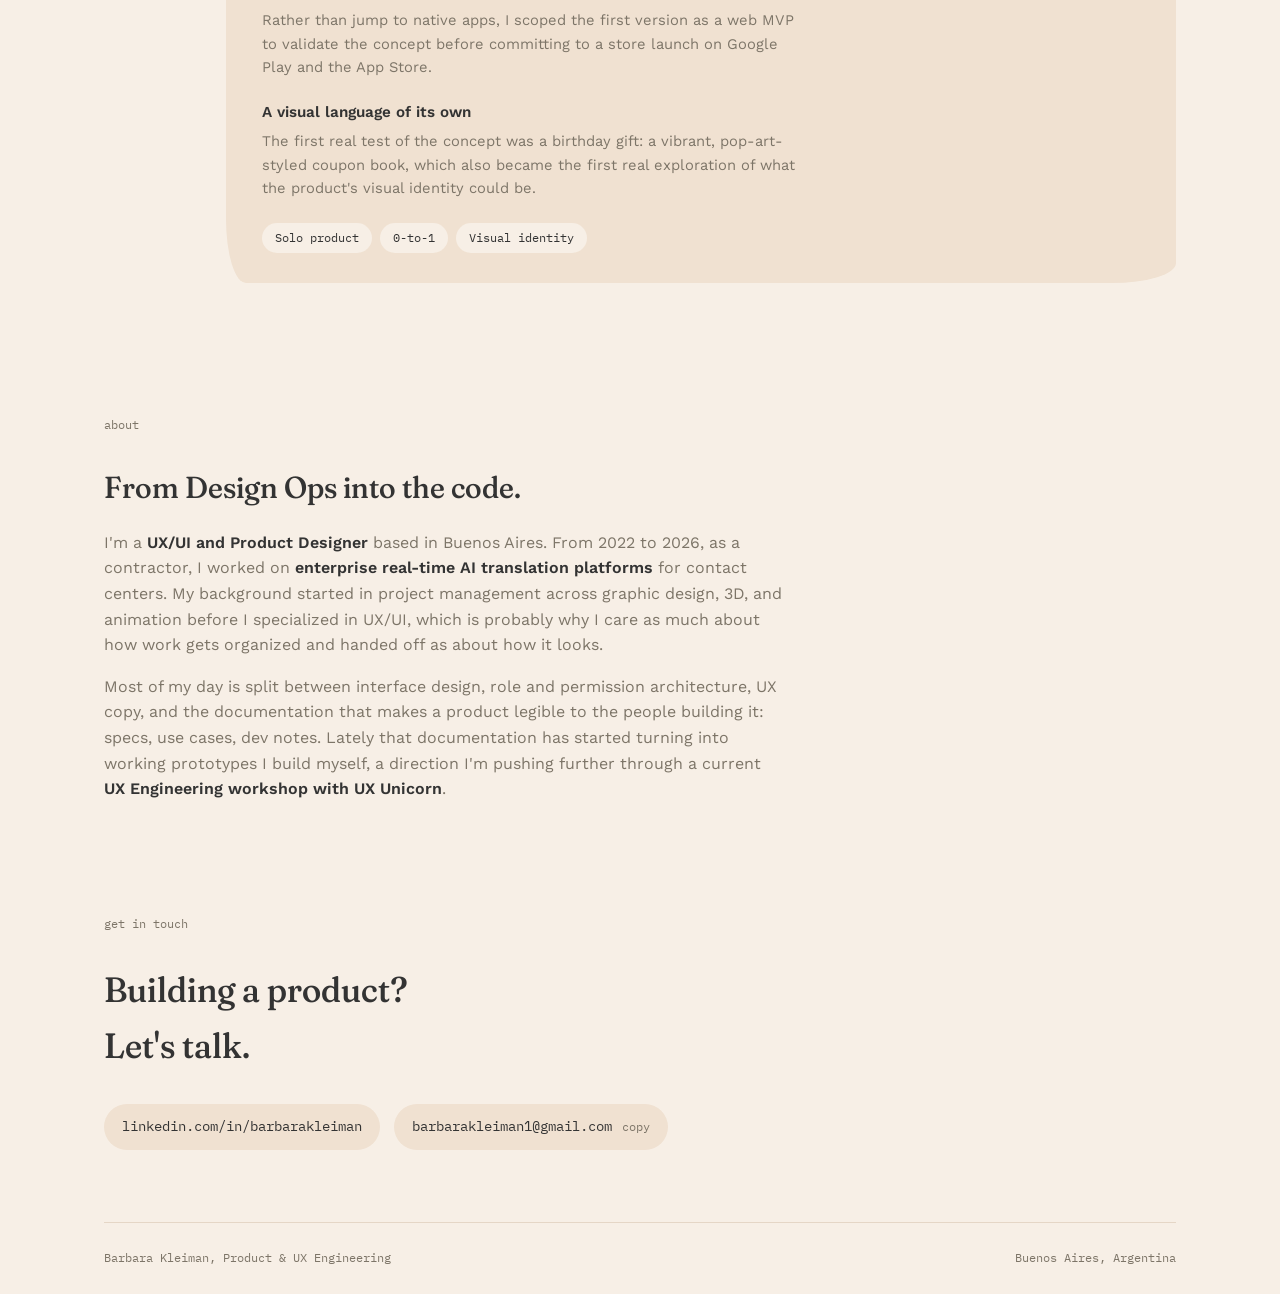
==== commit 657816d4: "feat(motion): animate accordion with grid rows and add button semantics Co-Authored-By: Claude Sonne" ====
--- a/index.html
+++ b/index.html
@@ -123,15 +123,15 @@
 
         <div class="mini-accordion">
           <div class="mini-item">
-            <div class="mini-head" onclick="toggleMini('mi-admin-1', this)"><h3>Supervisor &amp; Super Admin</h3><span class="plus mono">+</span></div>
+            <div class="mini-head" role="button" tabindex="0" aria-expanded="false" aria-controls="mi-admin-1" onclick="toggleMini('mi-admin-1', this)"><h3>Supervisor &amp; Super Admin</h3><span class="plus mono" aria-hidden="true">+</span></div>
             <div class="mini-body" id="mi-admin-1"><div class="mini-body-inner"><p>On the other side, Supervisors and Super Admins needed full operational control: reviewing sessions, managing preset replies, teams, languages, settings, and custom model assignment, without that control ever exposing protected call content. I designed and built an audit log viewer, a HIPAA toggle, and a retention policy selector as first-class parts of each portal, not bolted on after the fact.</p></div></div>
           </div>
           <div class="mini-item">
-            <div class="mini-head" onclick="toggleMini('mi-admin-2', this)"><h3>From prototype to merged code</h3><span class="plus mono">+</span></div>
+            <div class="mini-head" role="button" tabindex="0" aria-expanded="false" aria-controls="mi-admin-2" onclick="toggleMini('mi-admin-2', this)"><h3>From prototype to merged code</h3><span class="plus mono" aria-hidden="true">+</span></div>
             <div class="mini-body" id="mi-admin-2"><div class="mini-body-inner"><p>This isn't a standalone mockup. It's 26 of my PRs merged into the real shared codebase, reviewed and merged by the engineering team. It lives on a parallel redesign track rather than having replaced production yet, but it was built, reviewed, and shipped the way real product code is.</p></div></div>
           </div>
           <div class="mini-item">
-            <div class="mini-head" onclick="toggleMini('mi-admin-3', this)"><h3>How the tenant hierarchy works</h3><span class="plus mono">+</span></div>
+            <div class="mini-head" role="button" tabindex="0" aria-expanded="false" aria-controls="mi-admin-3" onclick="toggleMini('mi-admin-3', this)"><h3>How the tenant hierarchy works</h3><span class="plus mono" aria-hidden="true">+</span></div>
             <div class="mini-body" id="mi-admin-3"><div class="mini-body-inner">
               <div class="diagram" role="img" aria-label="Tenant hierarchy: Platform at level zero, Tenant at level one, Organization at level two, with four roles spanning levels one and two.">
                 <svg viewBox="0 0 760 180" width="100%" height="180">
@@ -198,15 +198,15 @@
 
         <div class="mini-accordion">
           <div class="mini-item">
-            <div class="mini-head" onclick="toggleMini('mi-call-1', this)"><h3>The problem: an interpreter that has to be sure</h3><span class="plus mono">+</span></div>
+            <div class="mini-head" role="button" tabindex="0" aria-expanded="false" aria-controls="mi-call-1" onclick="toggleMini('mi-call-1', this)"><h3>The problem: an interpreter that has to be sure</h3><span class="plus mono" aria-hidden="true">+</span></div>
             <div class="mini-body" id="mi-call-1"><div class="mini-body-inner"><p>In the agent view, the real-time screen of the Call Platform, an AI interpreter can mishear a caller's address or phone number mid-call. Passing that through unverified is a real risk, more so on a 911 or other time-critical line. Asking the caller to repeat it wasn't enough on its own: the fix needed a confirmation flow an agent could trigger instantly without derailing the call.</p></div></div>
           </div>
           <div class="mini-item">
-            <div class="mini-head" onclick="toggleMini('mi-call-2', this)"><h3>Active PII Verification</h3><span class="plus mono">+</span></div>
+            <div class="mini-head" role="button" tabindex="0" aria-expanded="false" aria-controls="mi-call-2" onclick="toggleMini('mi-call-2', this)"><h3>Active PII Verification</h3><span class="plus mono" aria-hidden="true">+</span></div>
             <div class="mini-body" id="mi-call-2"><div class="mini-body-inner"><p>I designed and coded the confirmation loop myself, reusing the agent view's real production components rather than a disconnected mockup: an agent-initiated trigger (a side-panel button or a <code>/verify address</code> command), a live confirm/cancel flow, and two different attempt caps depending on urgency, four attempts for enterprise calls, two for time-critical ones. I scoped what wasn't ready yet just as deliberately: no fabricated confidence score, no auto-trigger until Engineering confirms the latency it would need.</p></div></div>
           </div>
           <div class="mini-item">
-            <div class="mini-head" onclick="toggleMini('mi-call-3', this)"><h3>Language re-detect, shipped</h3><span class="plus mono">+</span></div>
+            <div class="mini-head" role="button" tabindex="0" aria-expanded="false" aria-controls="mi-call-3" onclick="toggleMini('mi-call-3', this)"><h3>Language re-detect, shipped</h3><span class="plus mono" aria-hidden="true">+</span></div>
             <div class="mini-body" id="mi-call-3"><div class="mini-body-inner"><p>Inside the same prototype I designed and built the language re-detect flow: trigger, status pill, confirm/cancel, tab lockout for a wrong-language call. The engineering team built the production version directly from this interaction spec.</p></div></div>
           </div>
         </div>
--- a/styles.css
+++ b/styles.css
@@ -29,6 +29,9 @@
 ::selection{background:var(--blob);color:var(--ink)}
 :focus-visible{outline:2px solid var(--shout);outline-offset:3px;border-radius:2px}
 @media (prefers-reduced-motion: reduce){*{animation-duration:.001ms!important;animation-iteration-count:1!important;transition-duration:.001ms!important}}
+
+/* top nav anchors glide like the side index; reduced motion keeps the instant jump */
+@media (prefers-reduced-motion: no-preference){html{scroll-behavior:smooth}}
 
 /* background blob, hero only */
 .blob{position:absolute;top:-170px;right:-200px;width:560px;height:560px;border-radius:62% 38% 55% 45% / 48% 55% 45% 52%;background:var(--blob);opacity:.55;z-index:0;animation:blobDrift 11s ease-in-out infinite}
@@ -124,10 +127,18 @@
 .mini-item{border-bottom:1px solid var(--line)}
 .mini-head{display:flex;justify-content:space-between;align-items:center;gap:12px;padding:13px 2px;cursor:pointer}
 .mini-head h3{font-size:.95rem;margin:0}
-.mini-head .plus{font-family:'IBM Plex Mono',monospace;color:var(--shout);font-size:.78rem;flex:none}
-.mini-body{max-height:0;overflow:hidden;transition:max-height .25s ease}
-.mini-body.open{max-height:600px}
-.mini-body-inner{padding:0 2px 16px}
+/* the "+" glyph is drawn with two bars so the open state can turn it into a "−" with transform only */
+.mini-head .plus{position:relative;width:10px;height:10px;flex:none;font-size:0;color:transparent}
+.mini-head .plus::before,.mini-head .plus::after{content:"";position:absolute;background:var(--shout);border-radius:1px}
+.mini-head .plus::before{left:0;right:0;top:4.5px;height:1px}
+.mini-head .plus::after{top:0;bottom:0;left:4.5px;width:1px;transition:transform .2s cubic-bezier(.23,1,.32,1)}
+.mini-head[aria-expanded="true"] .plus::after{transform:scaleY(0)}
+/* grid 0fr -> 1fr animates to the content's real height (authorized exception to transform/opacity) */
+.mini-body{display:grid;grid-template-rows:0fr;transition:grid-template-rows .25s cubic-bezier(.23,1,.32,1)}
+.mini-body.open{grid-template-rows:1fr}
+.mini-body-inner{min-height:0;overflow:hidden;padding:0 2px;visibility:hidden;transition:visibility 0s linear .25s}
+.mini-body.open .mini-body-inner{visibility:visible;transition-delay:0s}
+.mini-body-inner::after{content:"";display:block;height:16px}
 .mini-body-inner p{font-size:.92rem;color:var(--ink-soft);line-height:1.65;max-width:60ch;margin:0}
 
 .stat-row{display:flex;gap:34px;flex-wrap:wrap;margin:4px 0 26px}
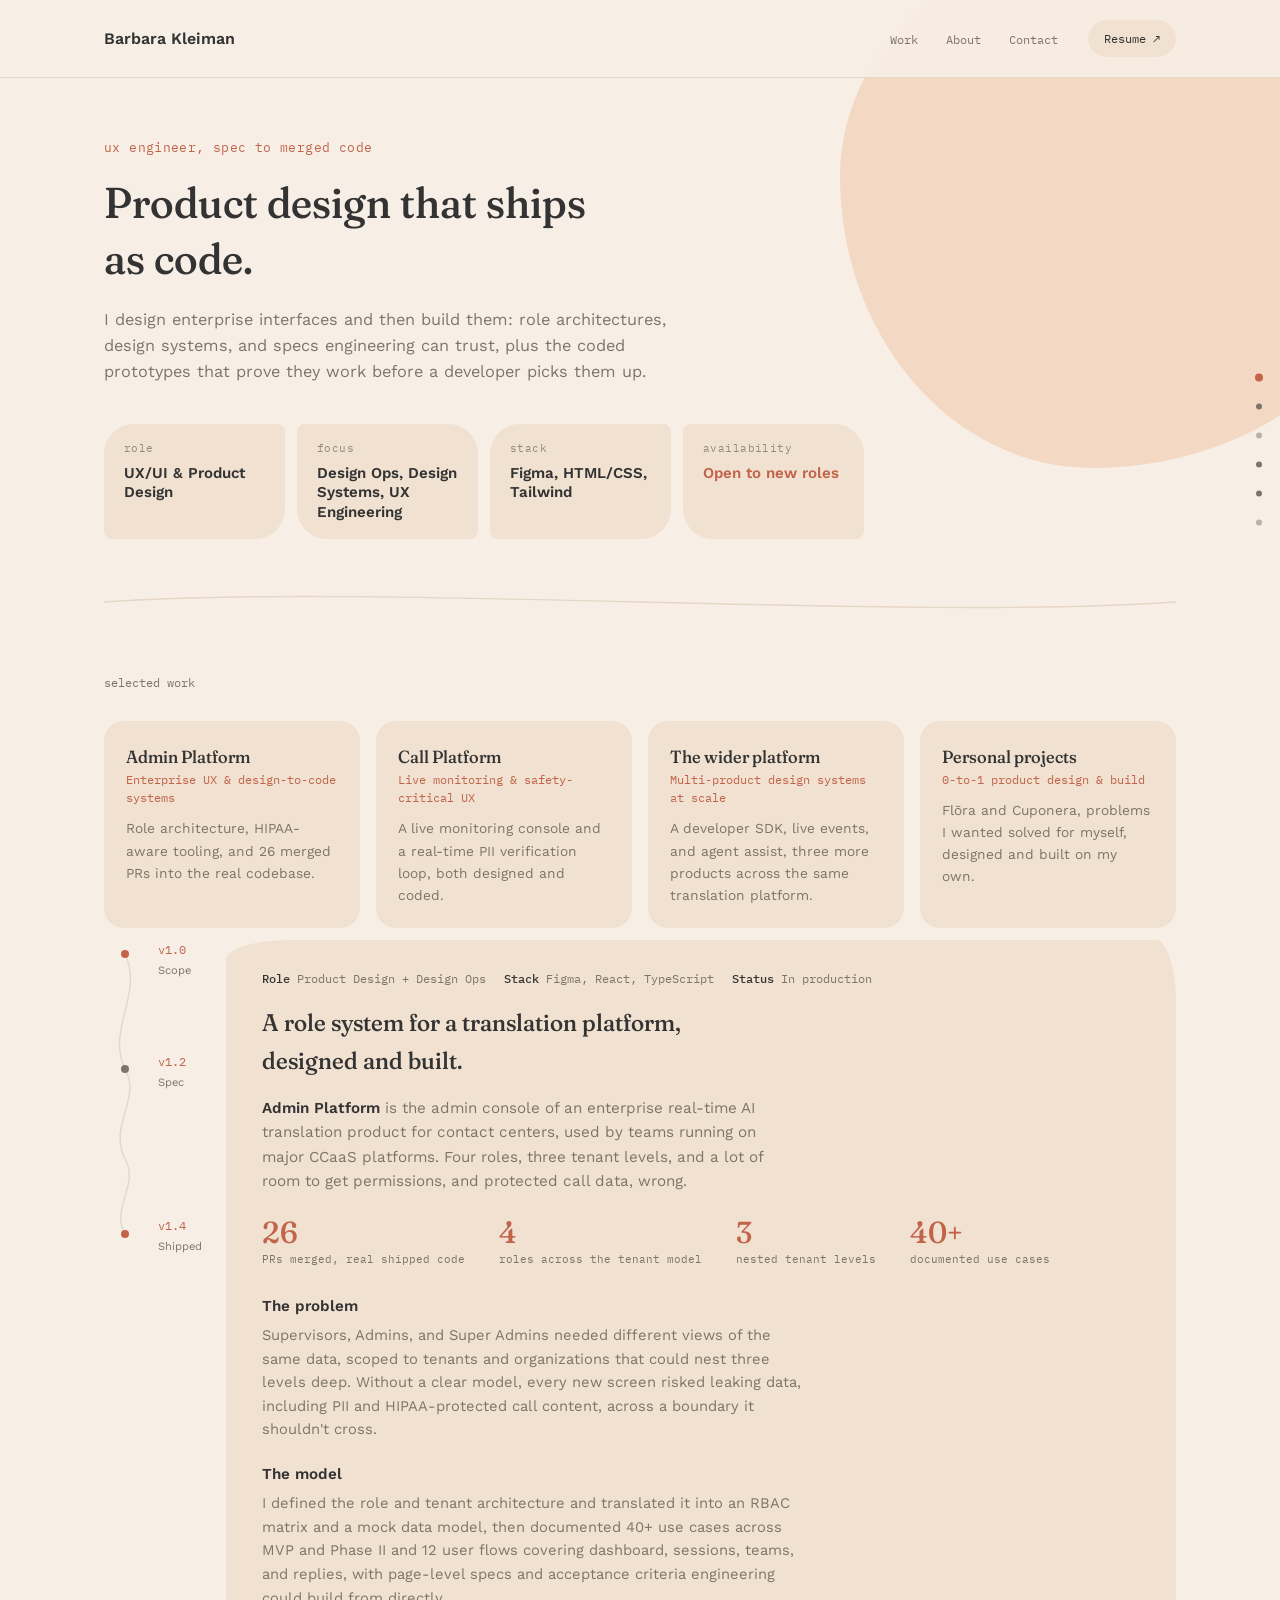
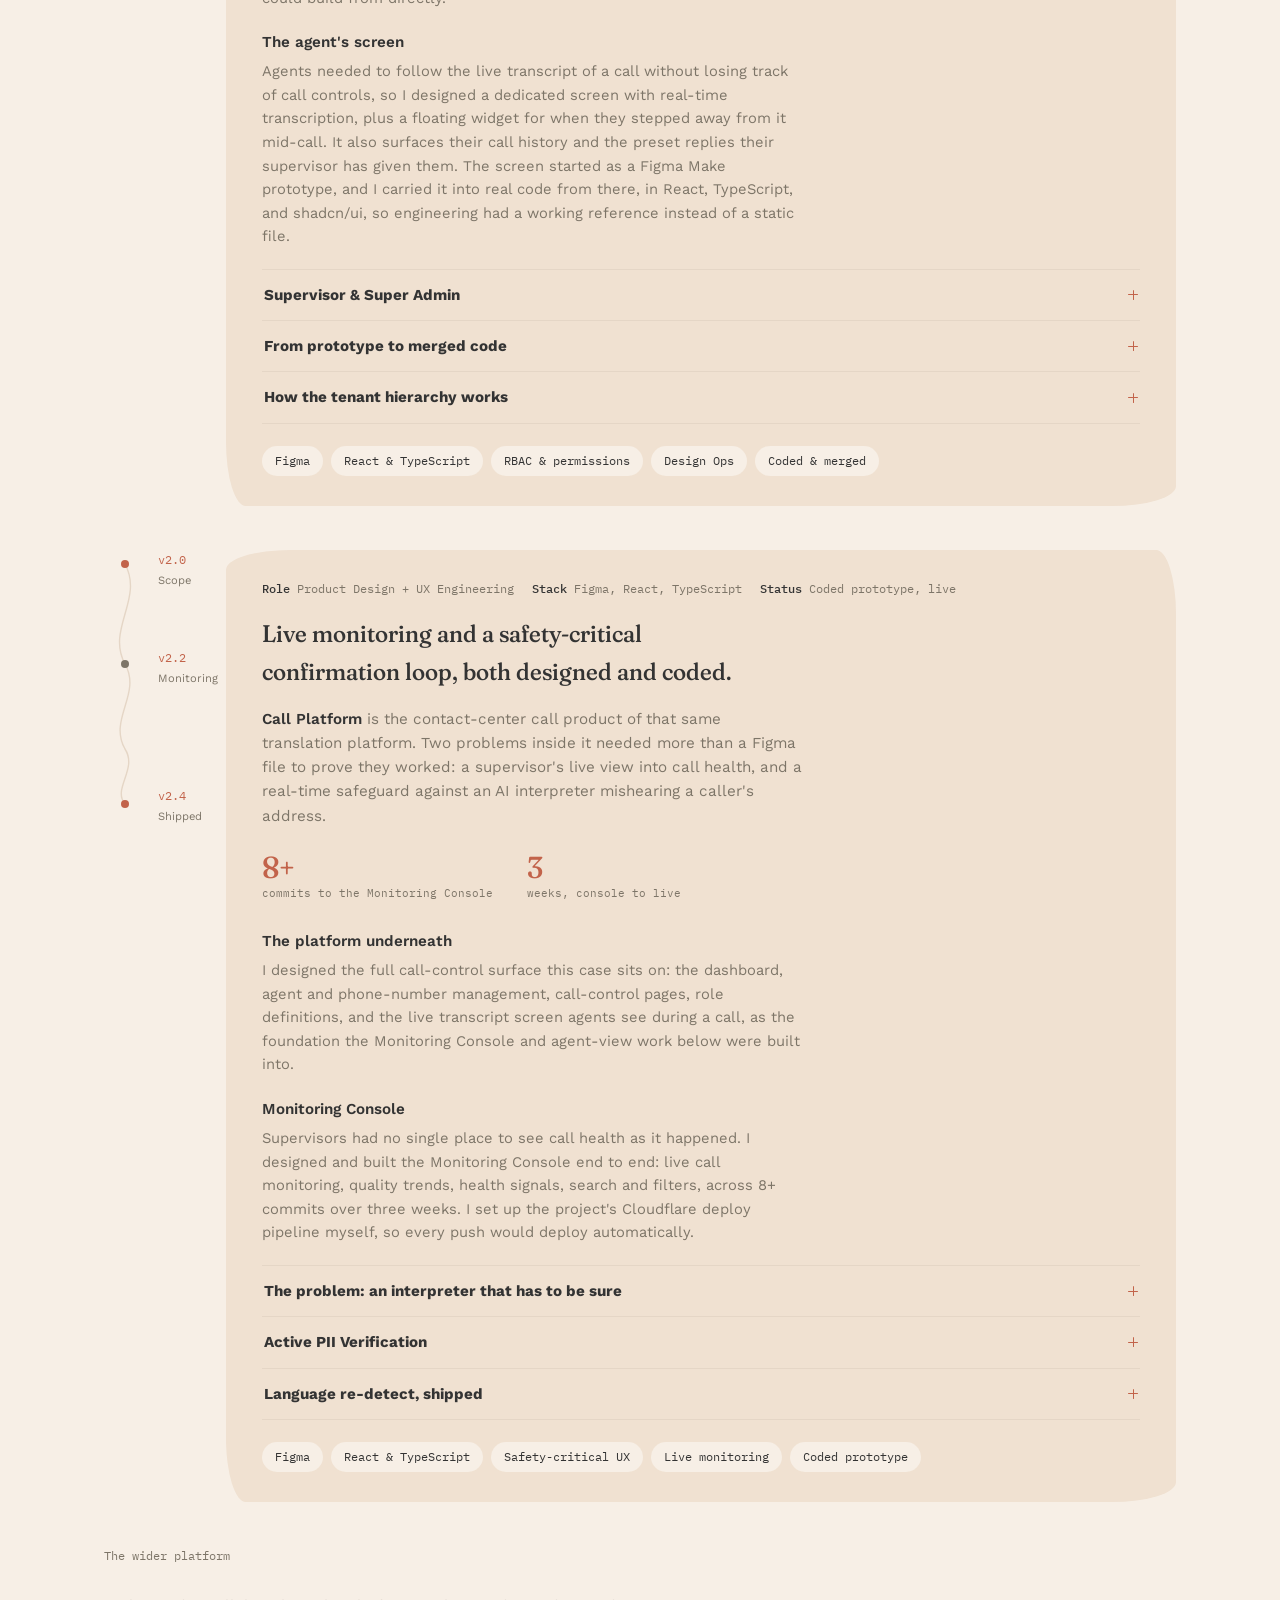
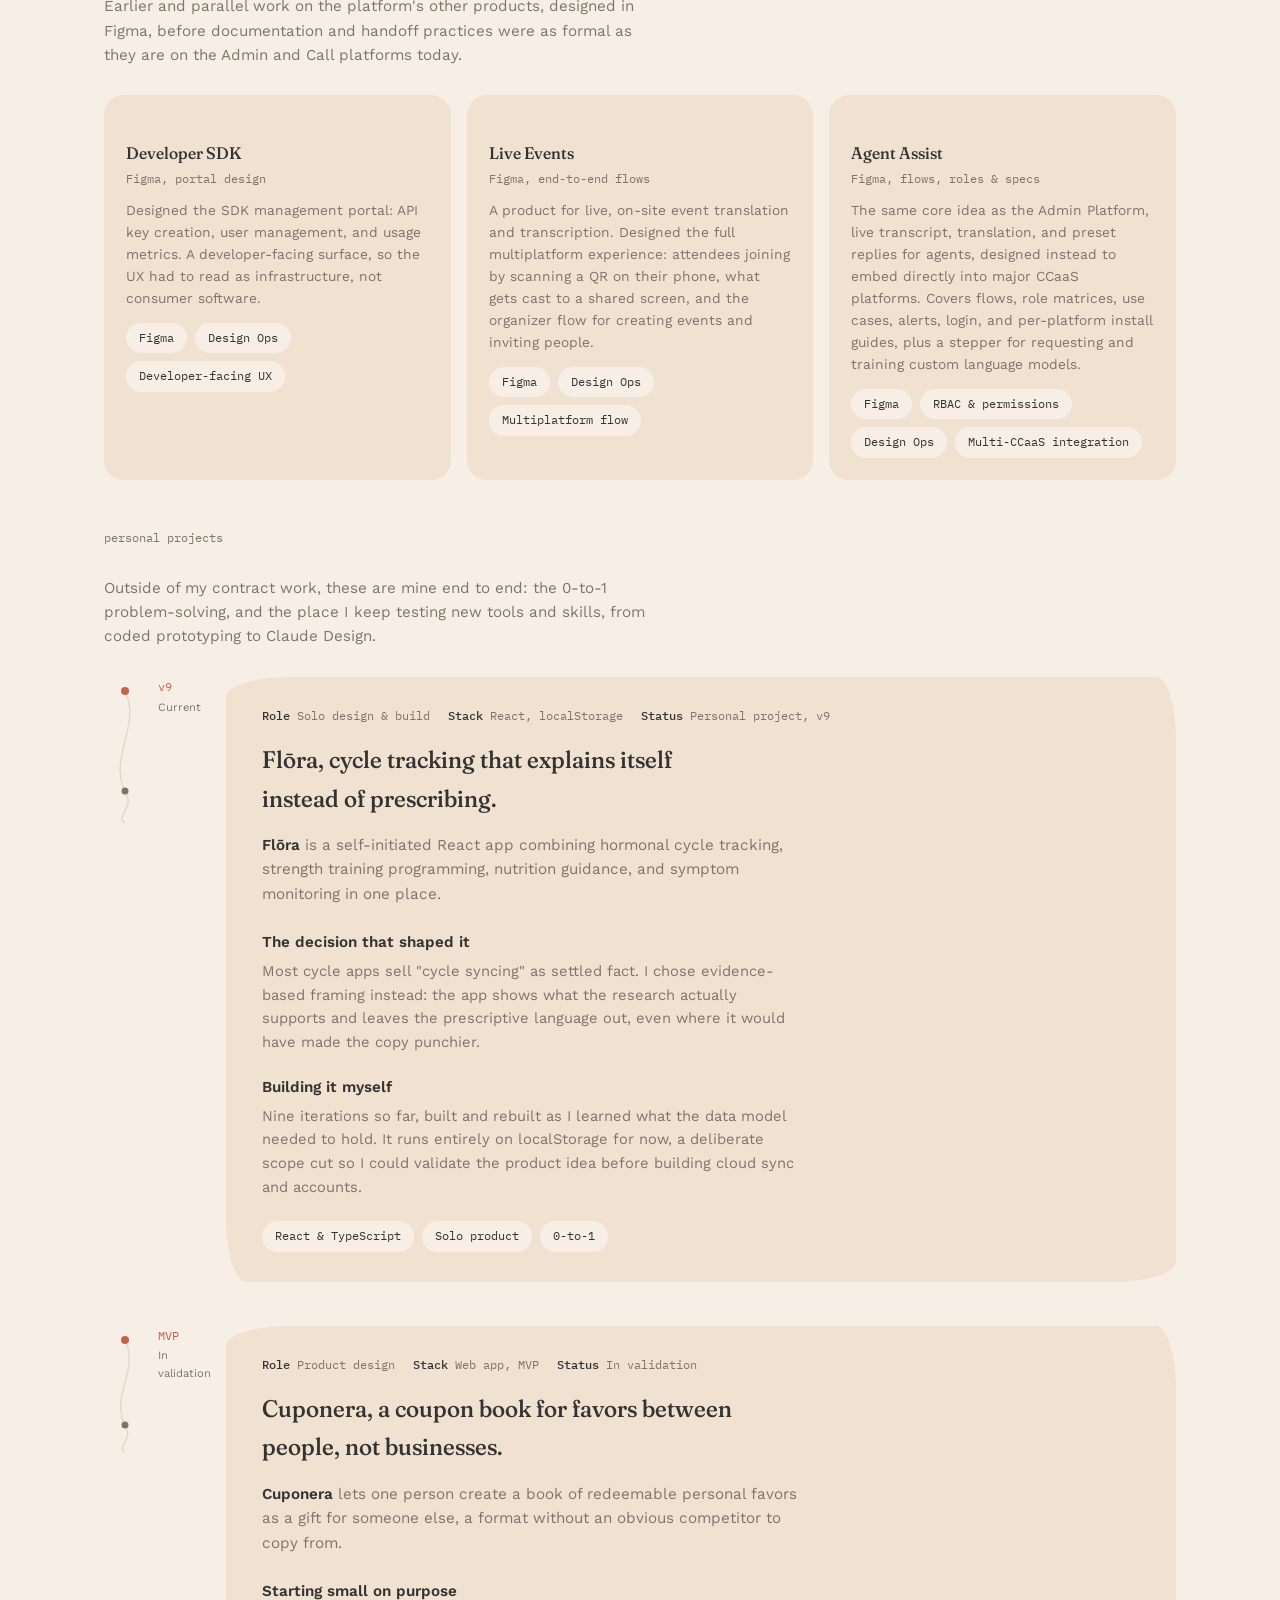
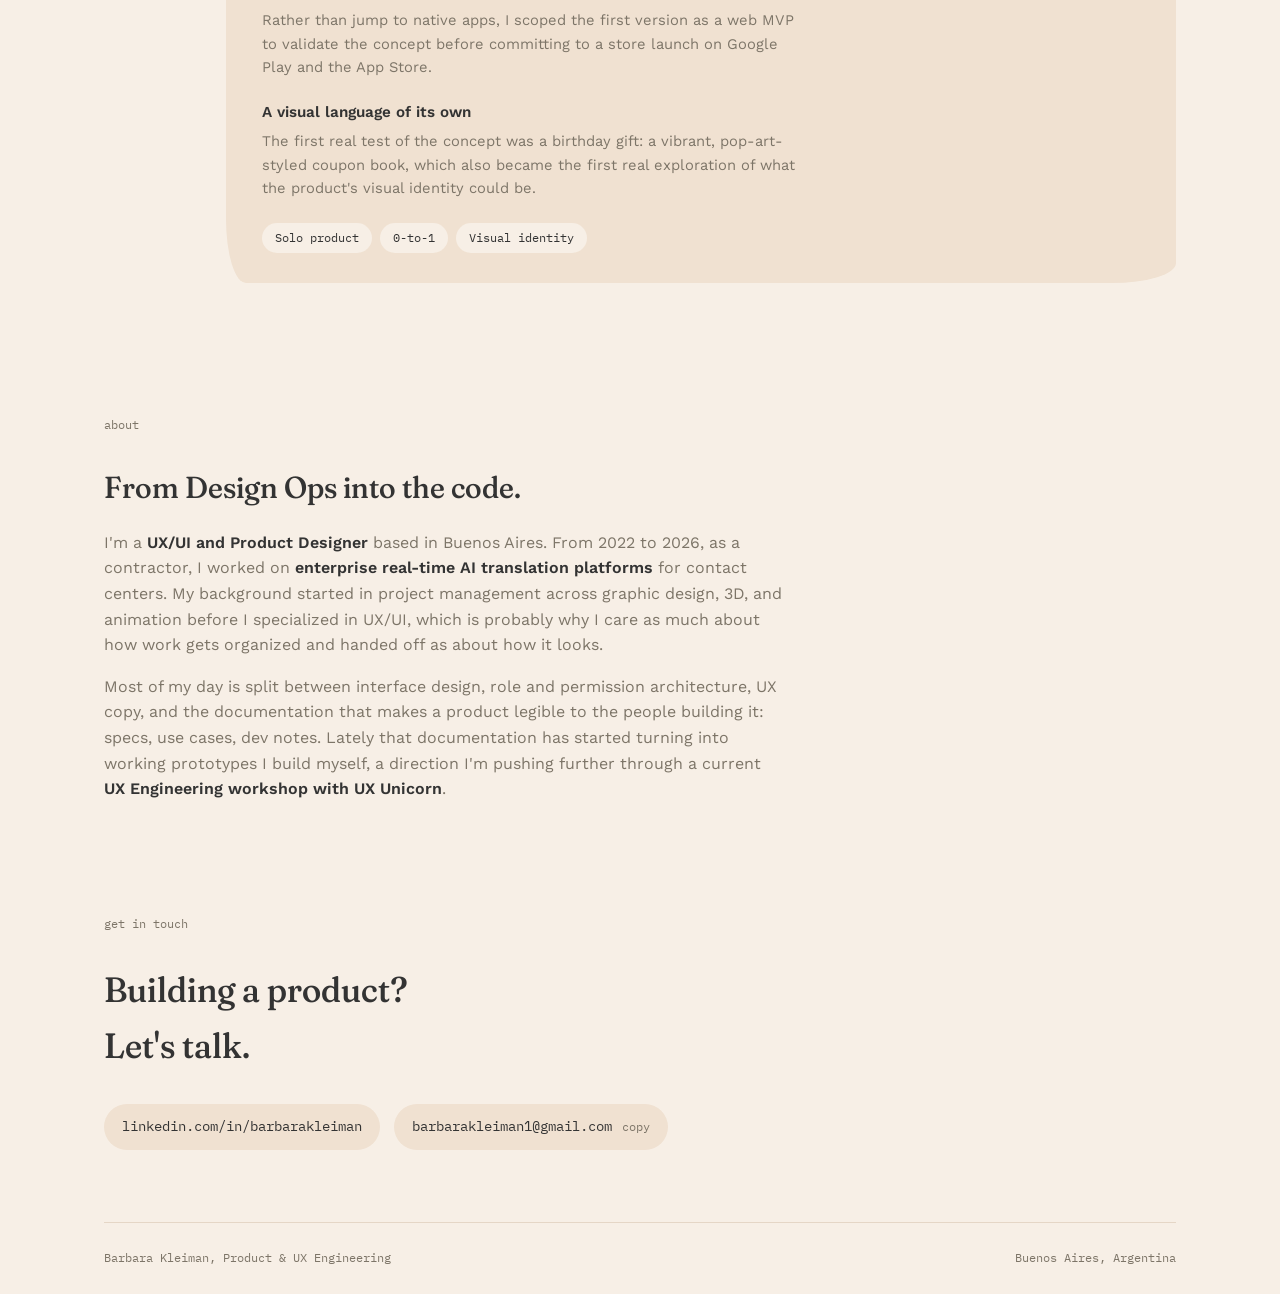
==== commit 483f675b: "feat(motion): side index transform-only transitions, rAF curve paint Co-Authored-By: Claude Sonnet 5" ====
--- a/index.html
+++ b/index.html
@@ -31,12 +31,12 @@
 </header>
 
 <nav class="side-index" id="sideIndex">
-  <a class="item" data-target="case-admin-platform"><span class="lbl">Admin Platform</span><span class="dot"></span></a>
-  <a class="item" data-target="case-call-platform"><span class="lbl">Call Platform</span><span class="dot"></span></a>
-  <a class="item" data-target="platform-family"><span class="lbl">The wider platform</span><span class="dot"></span></a>
-  <a class="item" data-target="personal-projects"><span class="lbl">Personal projects</span><span class="dot"></span></a>
-  <a class="item" data-target="about"><span class="lbl">About</span><span class="dot"></span></a>
-  <a class="item" data-target="contact"><span class="lbl">Contact</span><span class="dot"></span></a>
+  <a class="item" href="#case-admin-platform" data-target="case-admin-platform"><span class="lbl">Admin Platform</span><span class="dot"></span></a>
+  <a class="item" href="#case-call-platform" data-target="case-call-platform"><span class="lbl">Call Platform</span><span class="dot"></span></a>
+  <a class="item" href="#platform-family" data-target="platform-family"><span class="lbl">The wider platform</span><span class="dot"></span></a>
+  <a class="item" href="#personal-projects" data-target="personal-projects"><span class="lbl">Personal projects</span><span class="dot"></span></a>
+  <a class="item" href="#about" data-target="about"><span class="lbl">About</span><span class="dot"></span></a>
+  <a class="item" href="#contact" data-target="contact"><span class="lbl">Contact</span><span class="dot"></span></a>
 </nav>
 
 <div class="shell" id="top">
--- a/styles.css
+++ b/styles.css
@@ -36,16 +36,17 @@
 /* background blob, hero only */
 .blob{position:absolute;top:-170px;right:-200px;width:560px;height:560px;border-radius:62% 38% 55% 45% / 48% 55% 45% 52%;background:var(--blob);opacity:.55;z-index:0;animation:blobDrift 11s ease-in-out infinite}
 @keyframes blobDrift{
-  0%,100%{border-radius:62% 38% 55% 45% / 48% 55% 45% 52%;transform:rotate(0deg) scale(1)}
-  50%{border-radius:48% 52% 42% 58% / 58% 42% 62% 38%;transform:rotate(10deg) scale(1.05)}
+  0%,100%{transform:rotate(0deg) scale(1)}
+  50%{transform:rotate(10deg) scale(1.05)}
 }
+.blob.paused{animation-play-state:paused}
 .star{position:fixed;width:2px;height:2px;background:var(--shout);border-radius:50%;opacity:0;z-index:2;pointer-events:none;box-shadow:0 0 6px 1px var(--shout)}
 .star.fly{animation:shoot 1.6s linear forwards}
 @keyframes shoot{
   0%{opacity:0;transform:translate(0,0)}
   8%{opacity:.9}
   85%{opacity:.6}
-  100%{opacity:0;transform:translate(-220px,170px)}
+  100%{opacity:0;transform:translate(var(--dx,-220px),var(--dy,170px))}
 }
 @media (prefers-reduced-motion: reduce){.blob{animation:none}.star.fly{animation:none;display:none}}
 
@@ -82,12 +83,13 @@
 
 /* floating side index */
 .side-index{position:fixed;right:18px;top:50%;transform:translateY(-50%);z-index:15;display:flex;flex-direction:column;gap:13px;align-items:flex-end}
-.side-index .item{display:flex;align-items:center;gap:8px;cursor:pointer;opacity:.5;transition:opacity .15s ease;text-decoration:none}
+.side-index .item{position:relative;min-height:16px;display:flex;align-items:center;gap:8px;cursor:pointer;opacity:.5;transition:opacity .15s ease;text-decoration:none}
 .side-index .item.active{opacity:1}
-.side-index .dot{width:6px;height:6px;border-radius:50%;background:var(--ink-soft);flex:none;transition:all .15s ease}
-.side-index .item.active .dot{background:var(--shout);width:8px;height:8px}
-.side-index .lbl{font-family:'IBM Plex Mono',monospace;font-size:10px;color:var(--ink-soft);max-width:0;overflow:hidden;white-space:nowrap;transition:max-width .2s ease}
-.side-index .item:hover .lbl{max-width:140px}
+.side-index .dot{width:6px;height:6px;border-radius:50%;background:var(--ink-soft);flex:none;transition:transform .15s ease,background-color .15s ease}
+.side-index .item.active .dot{background:var(--shout);transform:scale(1.333)}
+/* label sits out of flow so it takes no space until shown; opacity + translateX only */
+.side-index .lbl{position:absolute;right:calc(100% + 8px);top:50%;margin-top:-8px;font-family:'IBM Plex Mono',monospace;font-size:10px;line-height:16px;color:var(--ink-soft);white-space:nowrap;opacity:0;transform:translateX(6px);pointer-events:none;transition:opacity .2s ease,transform .2s ease}
+.side-index .item:hover .lbl,.side-index .item:focus-visible .lbl{opacity:1;transform:translateX(0)}
 .filter-pill{position:fixed;left:50%;bottom:28px;transform:translateX(-50%);z-index:16;display:none;align-items:center;gap:10px;background:var(--ink);color:var(--bg);font-family:'IBM Plex Mono',monospace;font-size:.78rem;padding:10px 16px;border-radius:999px;box-shadow:0 8px 24px rgba(0,0,0,.18)}
 .filter-pill.show{display:flex}
 .filter-pill button{all:unset;cursor:pointer;color:var(--blob);font-family:inherit}
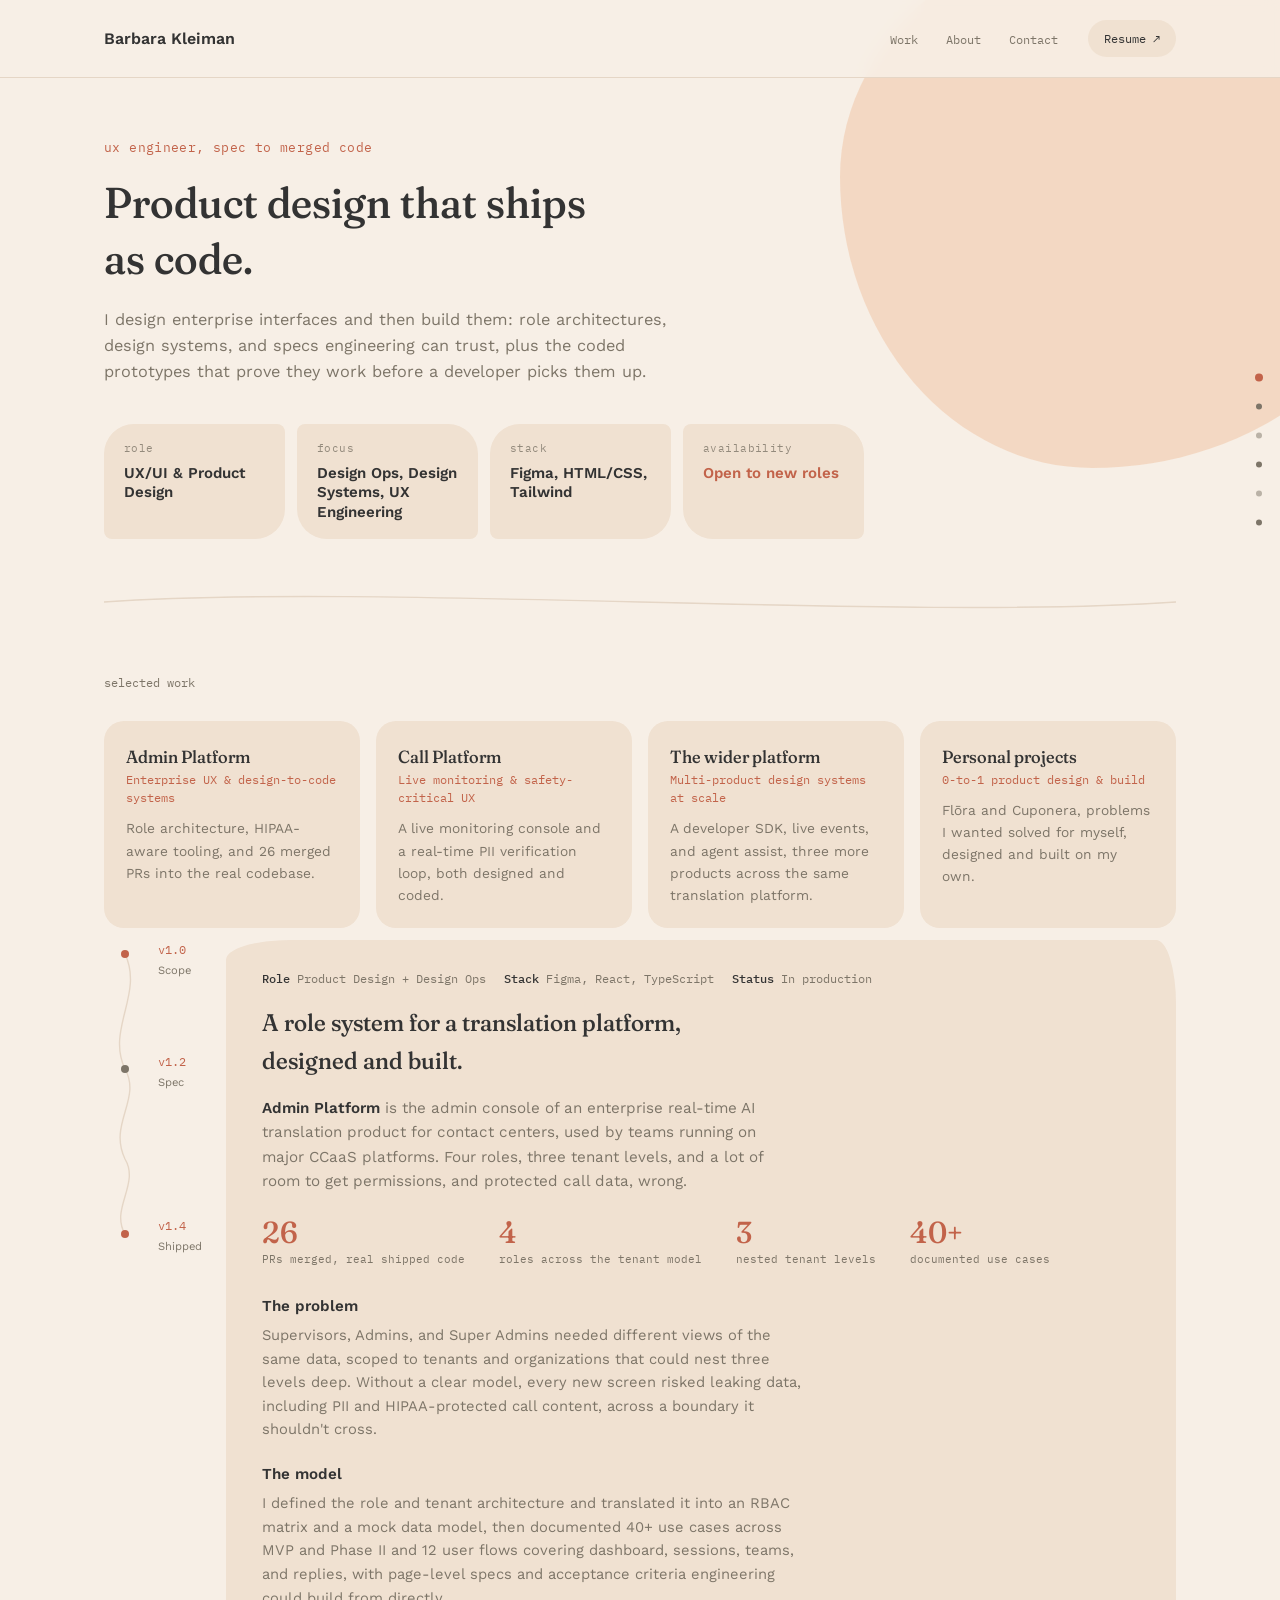
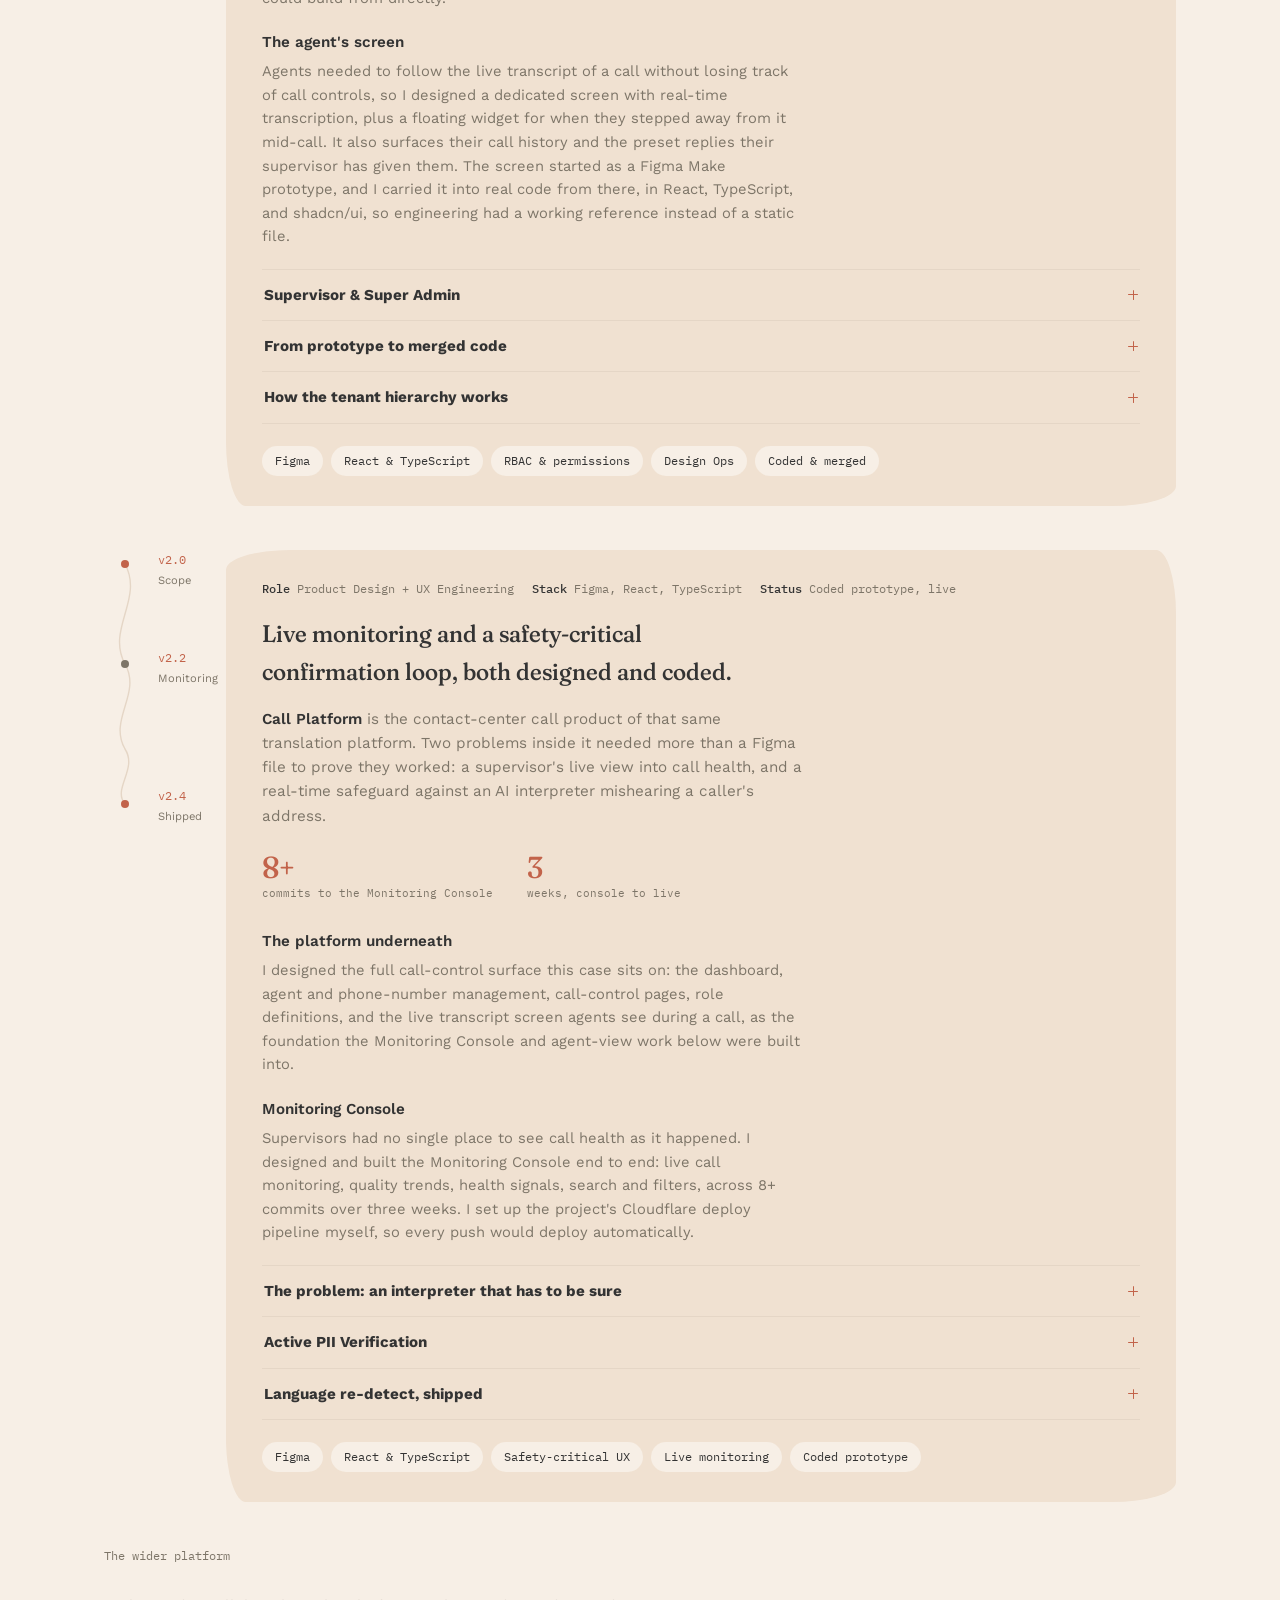
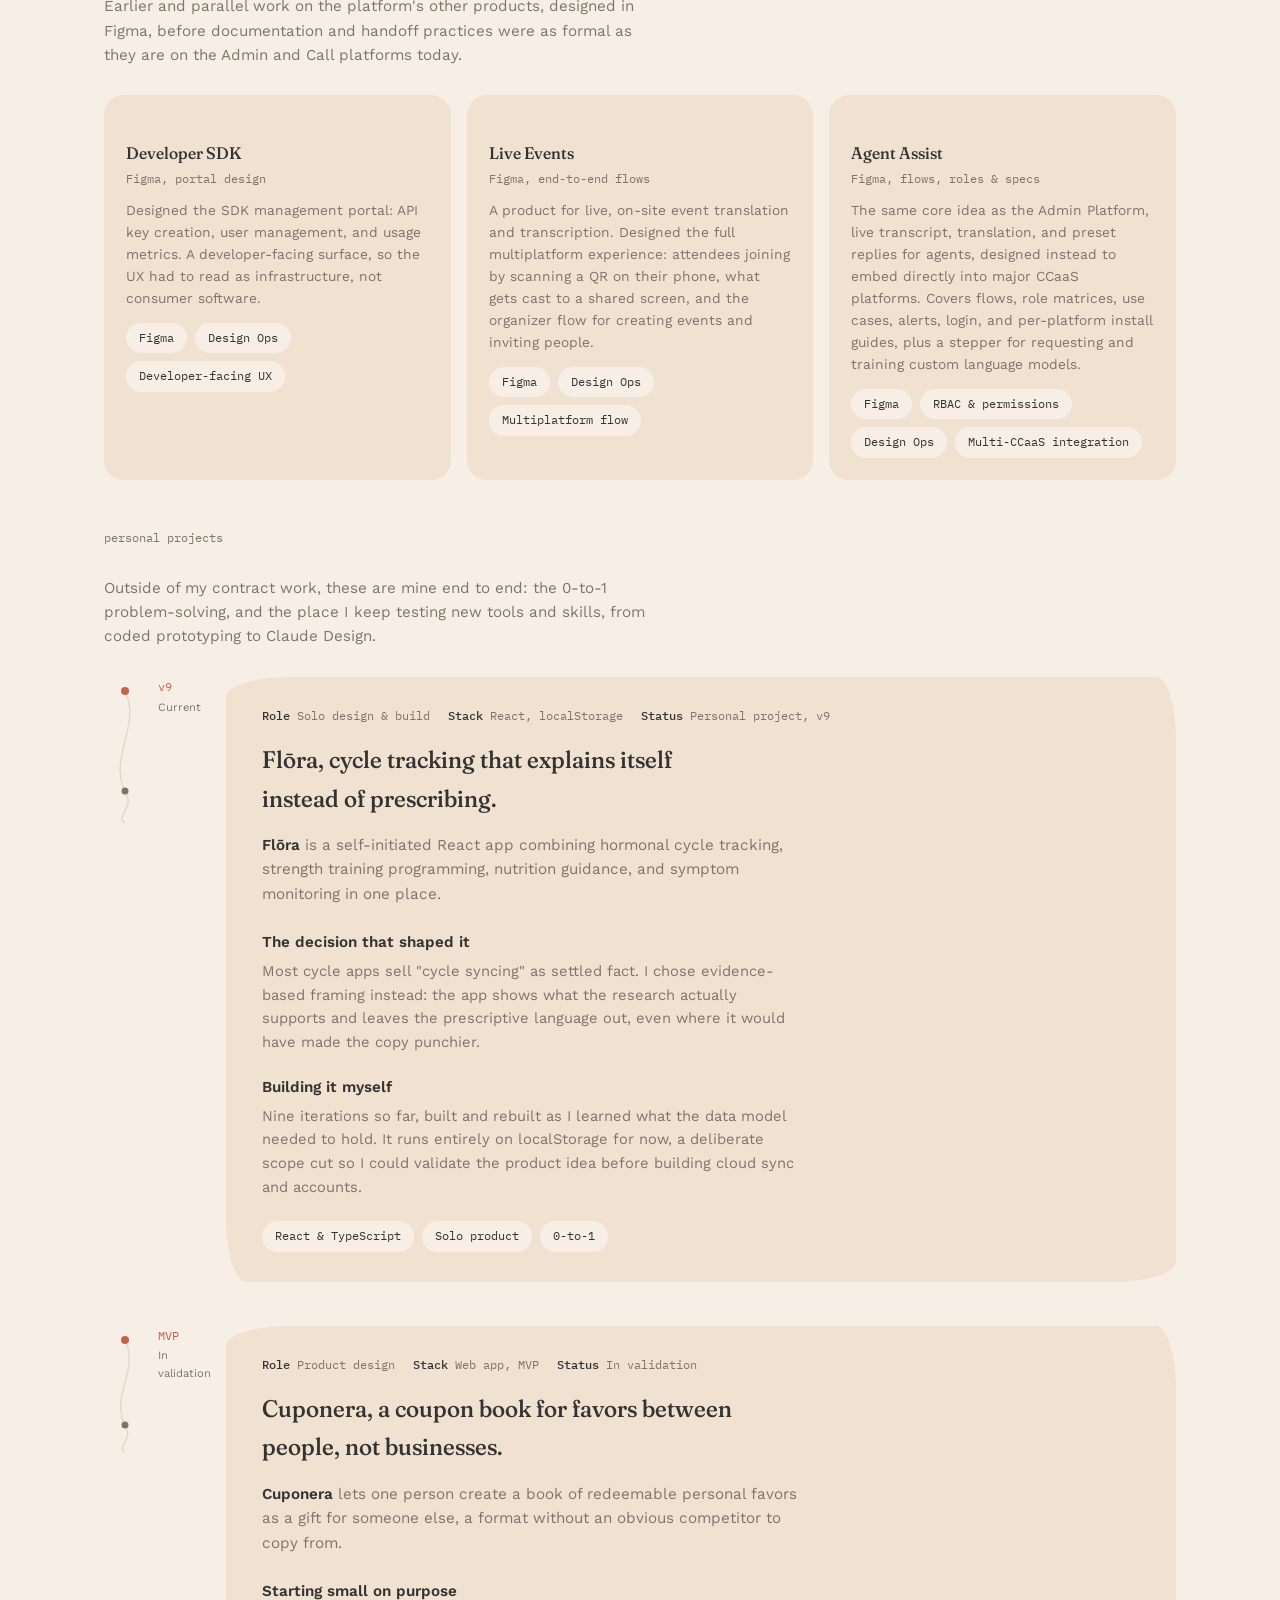
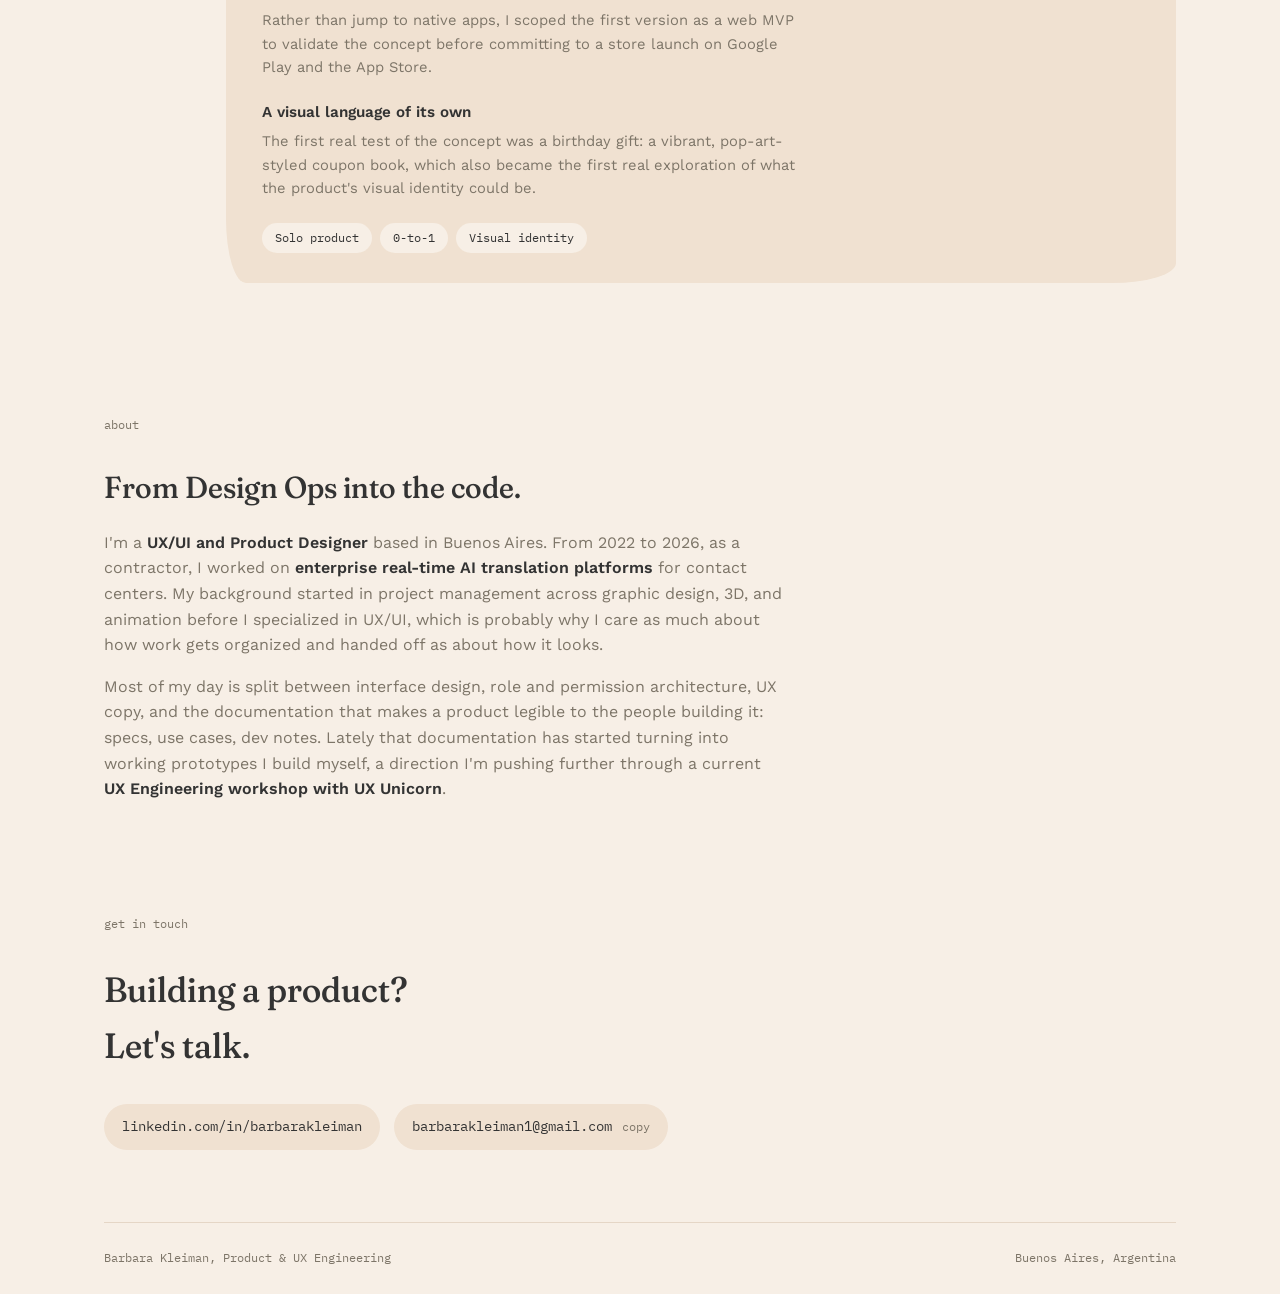
==== commit 2ad2b95d: "docs(portfolio): clarify PII verification attempt cap wording Co-Authored-By: Claude Sonnet 5.5 <nor" ====
--- a/index.html
+++ b/index.html
@@ -203,7 +203,7 @@
           </div>
           <div class="mini-item">
             <div class="mini-head" role="button" tabindex="0" aria-expanded="false" aria-controls="mi-call-2" onclick="toggleMini('mi-call-2', this)"><h3>Active PII Verification</h3><span class="plus mono" aria-hidden="true">+</span></div>
-            <div class="mini-body" id="mi-call-2"><div class="mini-body-inner"><p>I designed and coded the confirmation loop myself, reusing the agent view's real production components rather than a disconnected mockup: an agent-initiated trigger (a side-panel button or a <code>/verify address</code> command), a live confirm/cancel flow, and two different attempt caps depending on urgency, four attempts for enterprise calls, two for time-critical ones. I scoped what wasn't ready yet just as deliberately: no fabricated confidence score, no auto-trigger until Engineering confirms the latency it would need.</p></div></div>
+            <div class="mini-body" id="mi-call-2"><div class="mini-body-inner"><p>I designed and coded the confirmation loop myself, reusing the agent view's real production components rather than a disconnected mockup: an agent-initiated trigger (a side-panel button or a <code>/verify address</code> command), a live confirm/cancel flow, and an attempt cap that depends on urgency: four attempts for enterprise calls, and a proposed two for time-critical ones, pending product confirmation. I scoped what wasn't ready yet just as deliberately: no fabricated confidence score, no auto-trigger until Engineering confirms the latency it would need.</p></div></div>
           </div>
           <div class="mini-item">
             <div class="mini-head" role="button" tabindex="0" aria-expanded="false" aria-controls="mi-call-3" onclick="toggleMini('mi-call-3', this)"><h3>Language re-detect, shipped</h3><span class="plus mono" aria-hidden="true">+</span></div>
--- a/styles.css
+++ b/styles.css
@@ -28,7 +28,7 @@
 img{max-width:100%}
 ::selection{background:var(--blob);color:var(--ink)}
 :focus-visible{outline:2px solid var(--shout);outline-offset:3px;border-radius:2px}
-@media (prefers-reduced-motion: reduce){*{animation-duration:.001ms!important;animation-iteration-count:1!important;transition-duration:.001ms!important}}
+@media (prefers-reduced-motion: reduce){*{animation-duration:.001ms!important;animation-iteration-count:1!important;transition-duration:.001ms!important;transition-delay:0s!important;scroll-behavior:auto!important}}
 
 /* top nav anchors glide like the side index; reduced motion keeps the instant jump */
 @media (prefers-reduced-motion: no-preference){html{scroll-behavior:smooth}}
@@ -40,13 +40,19 @@
   50%{transform:rotate(10deg) scale(1.05)}
 }
 .blob.paused{animation-play-state:paused}
-.star{position:fixed;width:2px;height:2px;background:var(--shout);border-radius:50%;opacity:0;z-index:2;pointer-events:none;box-shadow:0 0 6px 1px var(--shout)}
-.star.fly{animation:shoot 1.6s linear forwards}
+/* shooting star: the element only translates and fades; head glow and tail are static gradients */
+.star{position:fixed;width:0;height:0;opacity:0;z-index:2;pointer-events:none}
+.star::before{content:"";position:absolute;left:0;top:-2px;width:var(--tail,170px);height:4px;transform-origin:0 50%;transform:rotate(var(--ang,32deg));background:linear-gradient(to right,var(--shout),rgba(194,99,74,.4) 40%,transparent);clip-path:polygon(0 0,100% 42%,100% 58%,0 100%)}
+.star::after{content:"";position:absolute;left:-8px;top:-8px;width:16px;height:16px;border-radius:50%;background:radial-gradient(circle,var(--shout) 0 32%,rgba(194,99,74,.4) 52%,transparent 72%)}
+.star.fly{will-change:transform,opacity;animation:shoot 1.8s cubic-bezier(.22,1,.36,1) forwards,shootFade 1.8s linear forwards}
 @keyframes shoot{
-  0%{opacity:0;transform:translate(0,0)}
-  8%{opacity:.9}
-  85%{opacity:.6}
-  100%{opacity:0;transform:translate(var(--dx,-220px),var(--dy,170px))}
+  from{transform:translate(0,0)}
+  to{transform:translate(var(--dx,-300px),var(--dy,-190px))}
+}
+@keyframes shootFade{
+  0%{opacity:0}
+  6%,25%{opacity:1}
+  100%{opacity:0}
 }
 @media (prefers-reduced-motion: reduce){.blob{animation:none}.star.fly{animation:none;display:none}}
 
@@ -59,7 +65,7 @@
 .nav-inner{max-width:1120px;margin:0 auto;display:flex;align-items:center;justify-content:space-between;padding:20px max(24px,env(safe-area-inset-left,24px)) 20px max(24px,env(safe-area-inset-right,24px))}
 .nav-name{font-family:'Work Sans',sans-serif;font-weight:600;font-size:1rem}
 .nav-links{display:flex;gap:28px;list-style:none;margin:0;padding:0}
-.nav-links a{font-family:'IBM Plex Mono',monospace;font-size:.78rem;color:var(--ink-soft)}
+.nav-links a{font-family:'IBM Plex Mono',monospace;font-size:.78rem;color:var(--ink-soft);transition:color .15s ease}
 .nav-links a:hover{color:var(--ink)}
 .nav-cv{display:flex;align-items:center;gap:10px;font-family:'IBM Plex Mono',monospace;font-size:.76rem;background:var(--panel);padding:9px 16px;border-radius:999px;transition:background .15s ease}
 .nav-cv:hover{background:var(--blob)}
@@ -90,8 +96,8 @@
 /* label sits out of flow so it takes no space until shown; opacity + translateX only */
 .side-index .lbl{position:absolute;right:calc(100% + 8px);top:50%;margin-top:-8px;font-family:'IBM Plex Mono',monospace;font-size:10px;line-height:16px;color:var(--ink-soft);white-space:nowrap;opacity:0;transform:translateX(6px);pointer-events:none;transition:opacity .2s ease,transform .2s ease}
 .side-index .item:hover .lbl,.side-index .item:focus-visible .lbl{opacity:1;transform:translateX(0)}
-.filter-pill{position:fixed;left:50%;bottom:28px;transform:translateX(-50%);z-index:16;display:none;align-items:center;gap:10px;background:var(--ink);color:var(--bg);font-family:'IBM Plex Mono',monospace;font-size:.78rem;padding:10px 16px;border-radius:999px;box-shadow:0 8px 24px rgba(0,0,0,.18)}
-.filter-pill.show{display:flex}
+.filter-pill{position:fixed;left:50%;bottom:28px;transform:translateX(-50%);z-index:16;display:flex;align-items:center;gap:10px;background:var(--ink);color:var(--bg);font-family:'IBM Plex Mono',monospace;font-size:.78rem;padding:10px 16px;border-radius:999px;box-shadow:0 8px 24px rgba(0,0,0,.18);opacity:0;visibility:hidden;pointer-events:none;transform:translateX(-50%) translateY(8px);transition:opacity .2s cubic-bezier(.23,1,.32,1),transform .2s cubic-bezier(.23,1,.32,1),visibility 0s linear .2s}
+.filter-pill.show{opacity:1;visibility:visible;pointer-events:auto;transform:translateX(-50%) translateY(0);transition-delay:0s}
 .filter-pill button{all:unset;cursor:pointer;color:var(--blob);font-family:inherit}
 .tag{cursor:pointer;transition:background .15s ease,color .15s ease}
 .tag:hover{background:var(--shout);color:#fff}
